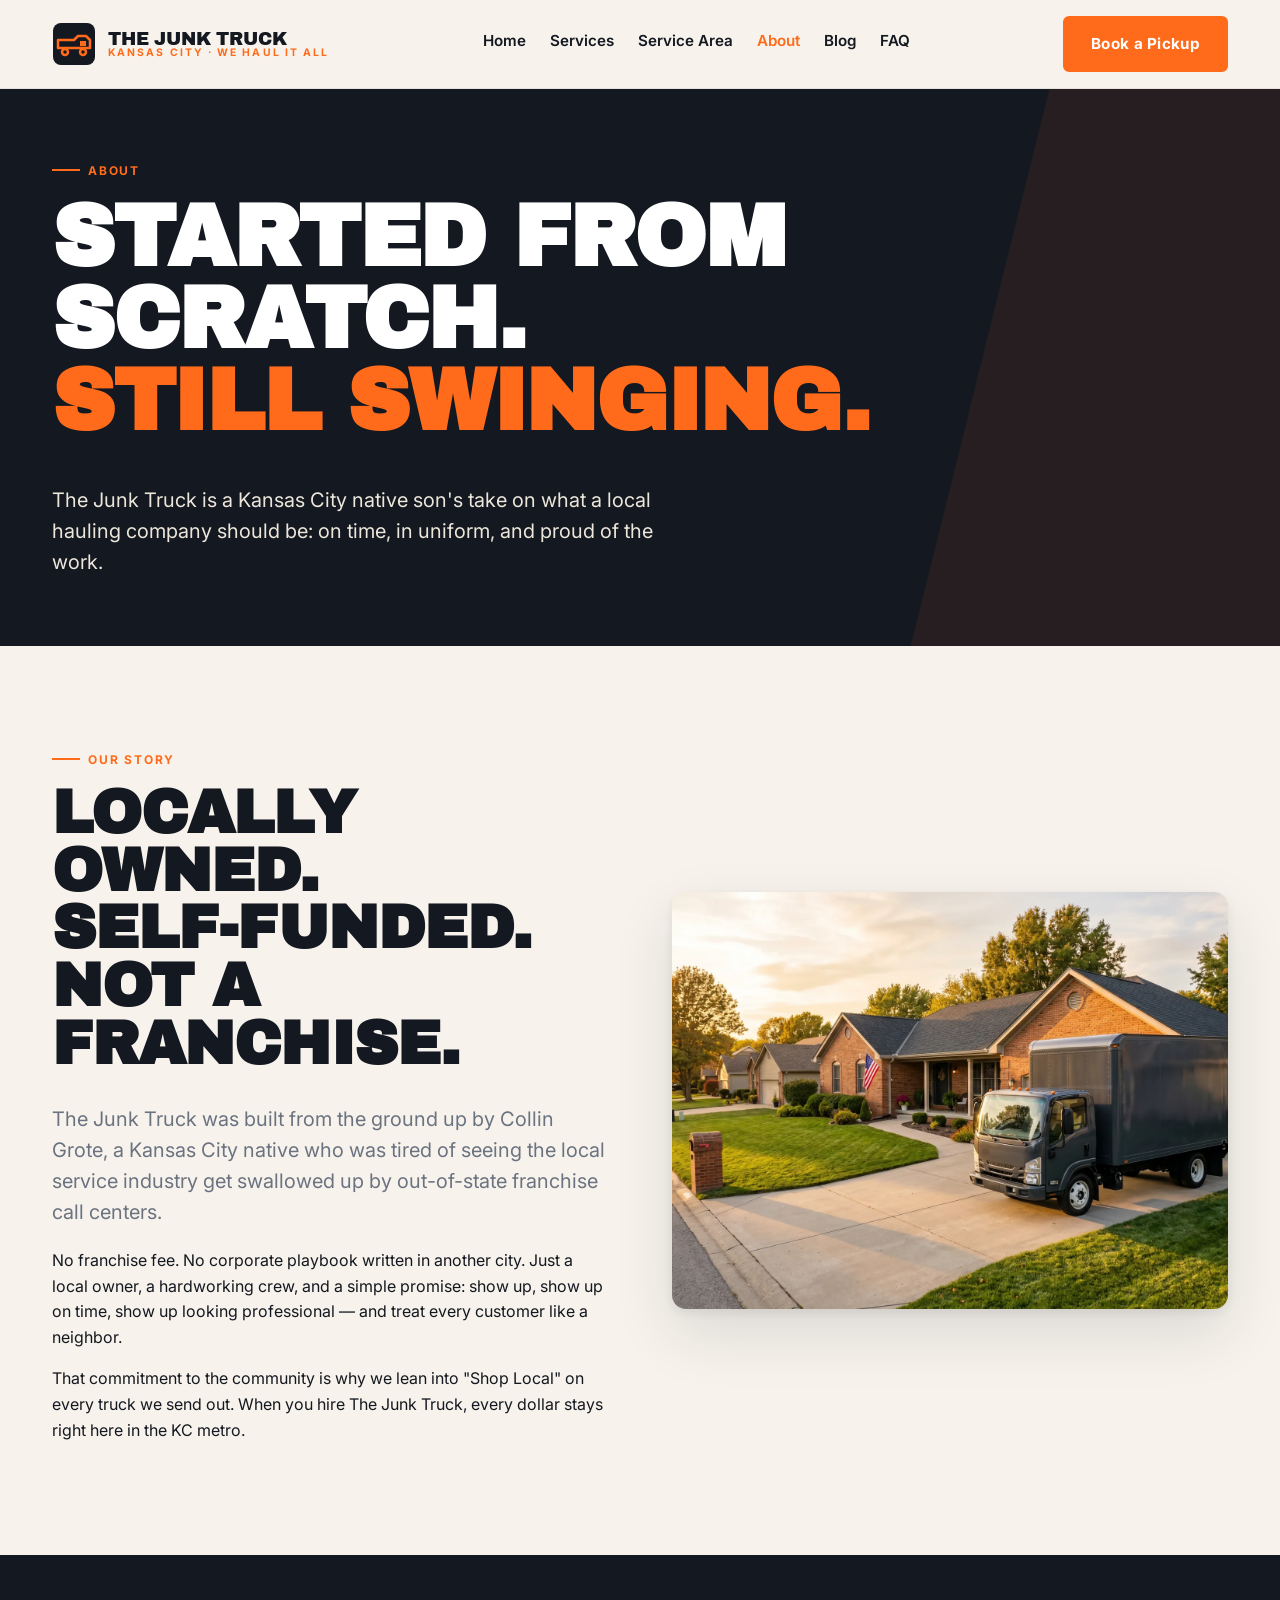
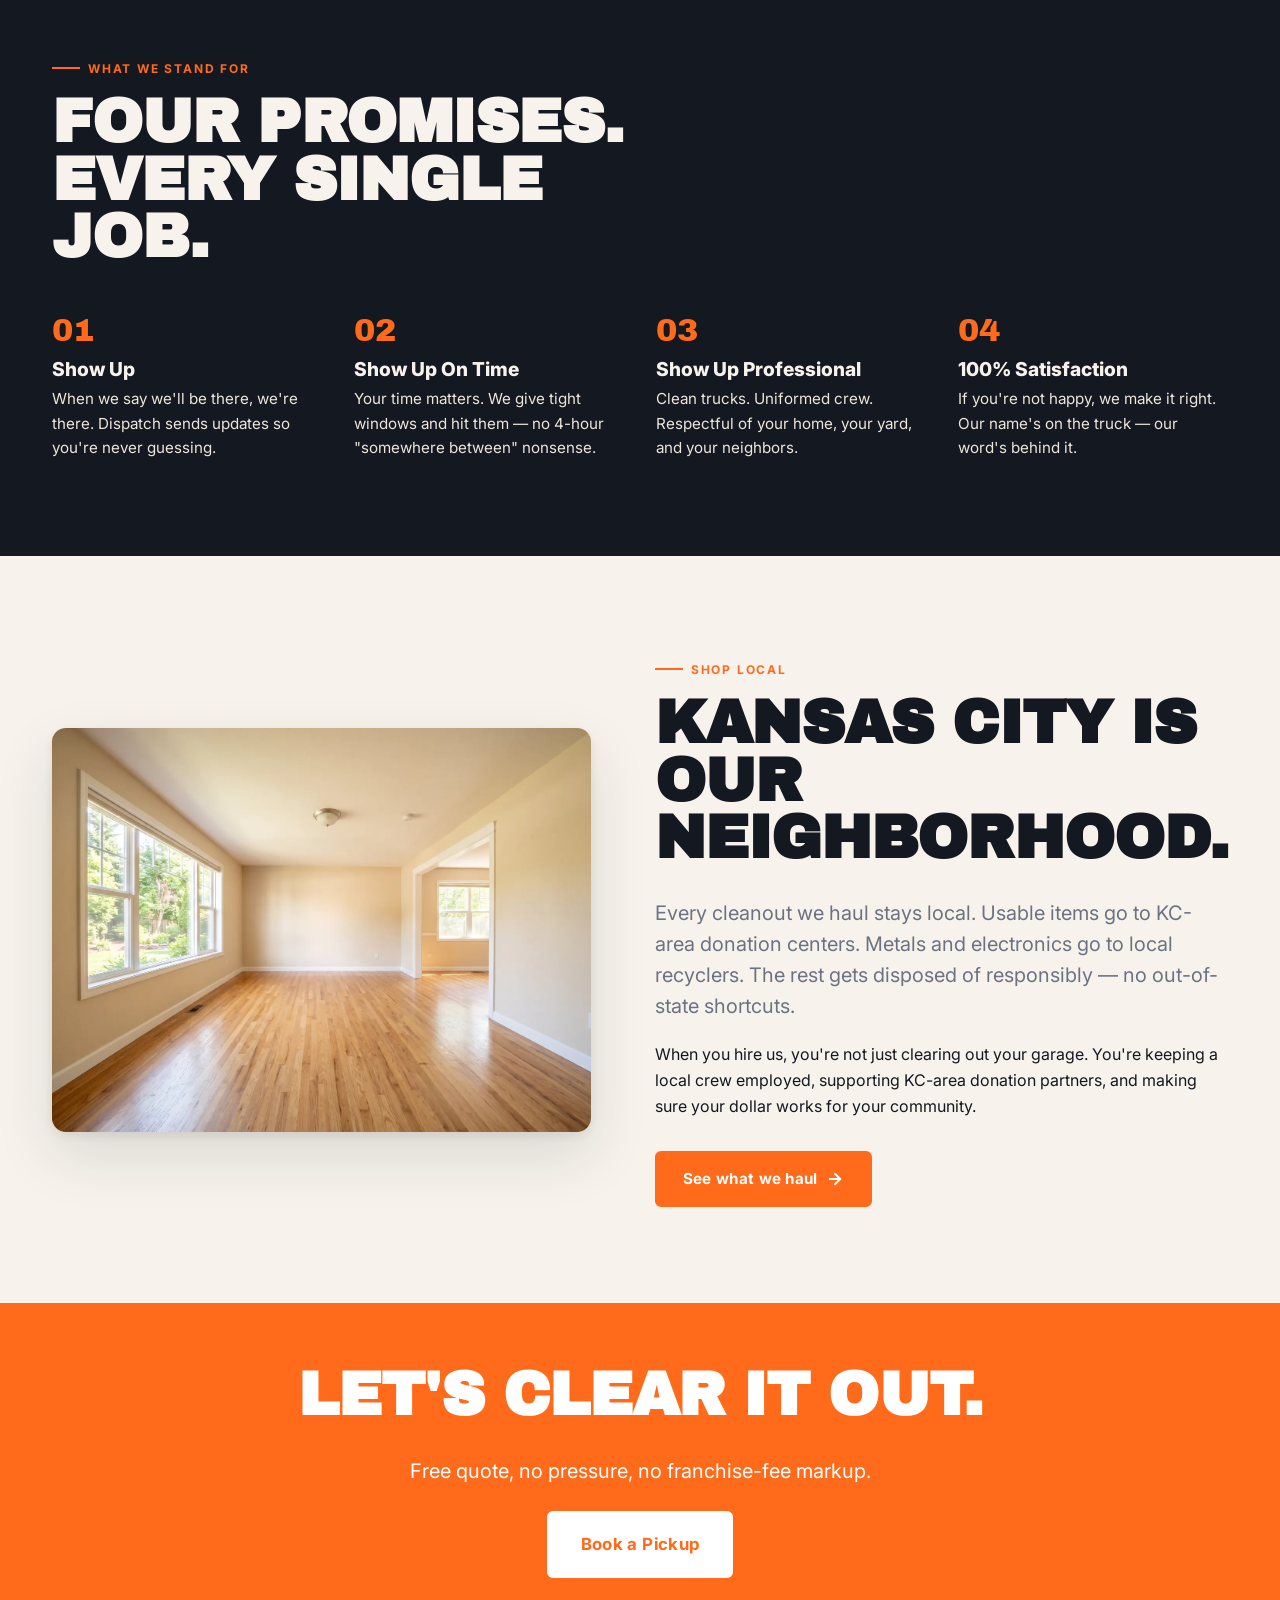
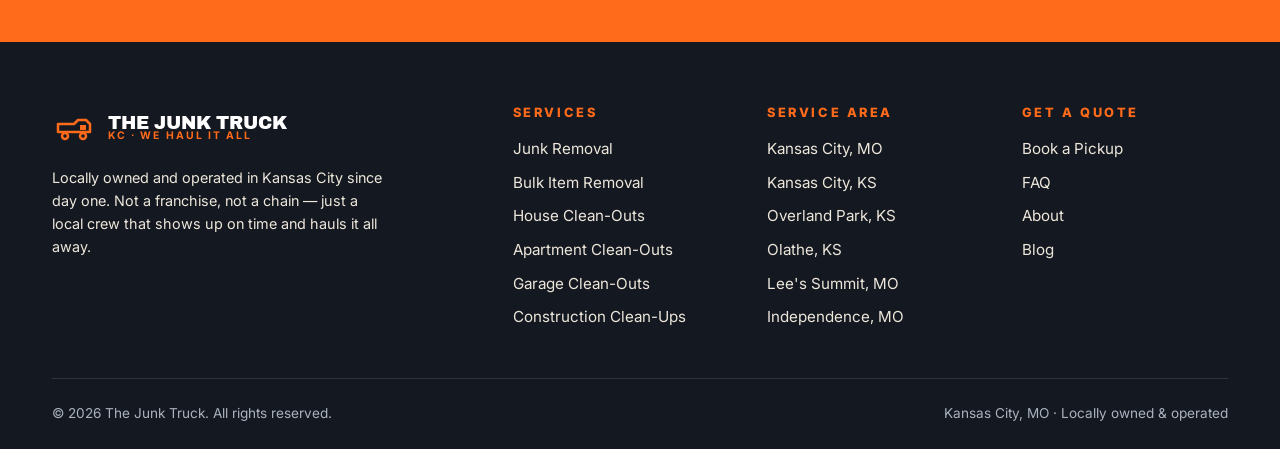
==== about.html @ 3a97ee3a "Initial commit — The Junk Truck KC site (7 pages + blog)" ====
<!DOCTYPE html>
<html lang="en">
<head>
  <meta charset="UTF-8">
  <meta name="viewport" content="width=device-width, initial-scale=1.0">
  <title>About The Junk Truck | Locally Owned KC Junk Removal</title>
  <meta name="description" content="Meet Collin Grote, owner of The Junk Truck — a Kansas City native who built a locally-owned, self-funded junk removal company from the ground up.">
  <link rel="canonical" href="https://kinggavint.github.io/junk-truck-proof/about.html">

  <!-- Open Graph -->
  <meta property="og:title" content="About The Junk Truck | Locally Owned KC Junk Removal">
  <meta property="og:description" content="Meet Collin Grote, owner of The Junk Truck — a Kansas City native who built a locally-owned, self-funded junk removal company from the ground up.">
  <meta property="og:type" content="website">
  <meta property="og:url" content="https://kinggavint.github.io/junk-truck-proof/about.html">
  <meta property="og:image" content="https://kinggavint.github.io/junk-truck-proof/assets/images/hero-truck.webp">
  <meta property="og:locale" content="en_US">

  <!-- Twitter -->
  <meta name="twitter:card" content="summary_large_image">
  <meta name="twitter:title" content="About The Junk Truck | Locally Owned KC Junk Removal">
  <meta name="twitter:description" content="Meet Collin Grote, owner of The Junk Truck — a Kansas City native who built a locally-owned, self-funded junk removal company from the ground up.">

  <!-- Fonts -->
  <link rel="preconnect" href="https://fonts.googleapis.com">
  <link rel="preconnect" href="https://fonts.gstatic.com" crossorigin>
  <link href="https://fonts.googleapis.com/css2?family=Archivo+Black&family=Inter:wght@400;500;600;700;800&family=JetBrains+Mono:wght@400;600&display=swap" rel="stylesheet">

  <!-- Styles -->
  <link rel="stylesheet" href="css/styles.css">

  <!-- Favicon -->
  <link rel="icon" type="image/svg+xml" href="data:image/svg+xml,%3Csvg xmlns='http://www.w3.org/2000/svg' viewBox='0 0 44 44'%3E%3Crect x='1' y='1' width='42' height='42' rx='8' fill='%23141820'/%3E%3Cpath d='M6 26 L6 18 L22 18 L26 14 L34 14 L38 18 L38 26 Z' fill='none' stroke='%23ff6b1a' stroke-width='2.5' stroke-linejoin='round'/%3E%3Ccircle cx='13' cy='30' r='3' fill='none' stroke='%23ff6b1a' stroke-width='2.5'/%3E%3Ccircle cx='31' cy='30' r='3' fill='none' stroke='%23ff6b1a' stroke-width='2.5'/%3E%3Crect x='28' y='19' width='6' height='5' fill='%23ff6b1a'/%3E%3C/svg%3E">
  <meta name="theme-color" content="#141820">

  
</head>
<body>
<a href="#main" class="skip-link">Skip to main content</a>
<header class="site-header">
  <div class="container">
    <div class="nav">
      <a href="index.html" class="brand" aria-label="The Junk Truck home">
        <svg viewBox="0 0 44 44" aria-label="The Junk Truck" role="img" xmlns="http://www.w3.org/2000/svg">
  <rect x="1" y="1" width="42" height="42" rx="8" fill="#141820"/>
  <path d="M6 26 L6 18 L22 18 L26 14 L34 14 L38 18 L38 26 Z" fill="none" stroke="#ff6b1a" stroke-width="2.5" stroke-linejoin="round"/>
  <circle cx="13" cy="30" r="3" fill="none" stroke="#ff6b1a" stroke-width="2.5"/>
  <circle cx="31" cy="30" r="3" fill="none" stroke="#ff6b1a" stroke-width="2.5"/>
  <rect x="28" y="19" width="6" height="5" fill="#ff6b1a"/>
</svg>
        <span class="brand-text">The Junk Truck<small>Kansas City · We Haul It All</small></span>
      </a>
      <nav aria-label="Primary">
        <ul class="nav-links">
          <li><a href="index.html" class="">Home</a></li>
<li><a href="services.html" class="">Services</a></li>
<li><a href="locations.html" class="">Service Area</a></li>
<li><a href="about.html" class="active">About</a></li>
<li><a href="blog.html" class="">Blog</a></li>
<li><a href="faq.html" class="">FAQ</a></li>

        </ul>
      </nav>
      <div class="nav-cta">
        <a href="book.html" class="btn btn-primary">Book a Pickup</a>
      </div>
      <button class="nav-toggle" aria-expanded="false" aria-controls="mobile-menu" aria-label="Toggle menu">
        <span></span><span></span><span></span>
      </button>
    </div>
  </div>
  <div id="mobile-menu" class="mobile-menu" role="navigation" aria-label="Mobile">
    <ul>
      <li><a href="index.html">Home</a></li>
<li><a href="services.html">Services</a></li>
<li><a href="locations.html">Service Area</a></li>
<li><a href="about.html">About</a></li>
<li><a href="blog.html">Blog</a></li>
<li><a href="faq.html">FAQ</a></li>

      <li><a href="book.html" class="btn btn-primary">Book a Pickup</a></li>
    </ul>
  </div>
</header>

<main id="main">

<section class="page-hero">
  <div class="container">
    <span class="eyebrow">About</span>
    <h1>Started from scratch.<br><span style="color: var(--orange);">Still swinging.</span></h1>
    <p class="lead">The Junk Truck is a Kansas City native son's take on what a local hauling company should be: on time, in uniform, and proud of the work.</p>
  </div>
</section>

<section class="section">
  <div class="container">
    <div class="split">
      <div>
        <span class="eyebrow">Our Story</span>
        <h2>Locally owned.<br>Self-funded.<br>Not a franchise.</h2>
        <p class="lead text-muted">The Junk Truck was built from the ground up by Collin Grote, a Kansas City native who was tired of seeing the local service industry get swallowed up by out-of-state franchise call centers.</p>
        <p>No franchise fee. No corporate playbook written in another city. Just a local owner, a hardworking crew, and a simple promise: show up, show up on time, show up looking professional — and treat every customer like a neighbor.</p>
        <p>That commitment to the community is why we lean into "Shop Local" on every truck we send out. When you hire The Junk Truck, every dollar stays right here in the KC metro.</p>
      </div>
      <div class="img-wrap">
        <img src="assets/images/hero-truck.webp" alt="A clean Junk Truck parked in a Kansas City residential driveway at golden hour" loading="lazy">
      </div>
    </div>
  </div>
</section>

<section class="section section-dark">
  <div class="container">
    <span class="eyebrow">What We Stand For</span>
    <h2 style="max-width: 16ch;">Four promises.<br>Every single job.</h2>
    <div class="feature-row" style="margin-top: var(--s-7);">
      <div class="feature">
        <span class="num">01</span>
        <h3>Show Up</h3>
        <p>When we say we'll be there, we're there. Dispatch sends updates so you're never guessing.</p>
      </div>
      <div class="feature">
        <span class="num">02</span>
        <h3>Show Up On Time</h3>
        <p>Your time matters. We give tight windows and hit them — no 4-hour "somewhere between" nonsense.</p>
      </div>
      <div class="feature">
        <span class="num">03</span>
        <h3>Show Up Professional</h3>
        <p>Clean trucks. Uniformed crew. Respectful of your home, your yard, and your neighbors.</p>
      </div>
      <div class="feature">
        <span class="num">04</span>
        <h3>100% Satisfaction</h3>
        <p>If you're not happy, we make it right. Our name's on the truck — our word's behind it.</p>
      </div>
    </div>
  </div>
</section>

<section class="section">
  <div class="container">
    <div class="split reverse">
      <div>
        <span class="eyebrow">Shop Local</span>
        <h2>Kansas City is our neighborhood.</h2>
        <p class="lead text-muted">Every cleanout we haul stays local. Usable items go to KC-area donation centers. Metals and electronics go to local recyclers. The rest gets disposed of responsibly — no out-of-state shortcuts.</p>
        <p>When you hire us, you're not just clearing out your garage. You're keeping a local crew employed, supporting KC-area donation partners, and making sure your dollar works for your community.</p>
        <a href="services.html" class="btn btn-primary" style="margin-top: var(--s-4);">See what we haul <svg viewBox="0 0 24 24" fill="none" stroke="currentColor" stroke-width="2.5" stroke-linecap="round" stroke-linejoin="round"><line x1="5" y1="12" x2="19" y2="12"/><polyline points="12 5 19 12 12 19"/></svg></a>
      </div>
      <div class="img-wrap">
        <img src="assets/images/clean-interior.webp" alt="A clean, empty home interior with natural light — after a Junk Truck house clean-out" loading="lazy">
      </div>
    </div>
  </div>
</section>

<section class="cta-band">
  <div class="container">
    <h2>Let's clear it out.</h2>
    <p class="lead" style="color:#fff; margin: 0 auto var(--s-5); max-width: 540px;">Free quote, no pressure, no franchise-fee markup.</p>
    <a href="book.html" class="btn btn-lg">Book a Pickup</a>
  </div>
</section>

</main>
<footer class="site-footer">
  <div class="container">
    <div class="footer-grid">
      <div class="footer-brand">
        <div class="brand">
          <svg viewBox="0 0 44 44" aria-label="The Junk Truck" role="img" xmlns="http://www.w3.org/2000/svg">
  <rect x="1" y="1" width="42" height="42" rx="8" fill="#141820"/>
  <path d="M6 26 L6 18 L22 18 L26 14 L34 14 L38 18 L38 26 Z" fill="none" stroke="#ff6b1a" stroke-width="2.5" stroke-linejoin="round"/>
  <circle cx="13" cy="30" r="3" fill="none" stroke="#ff6b1a" stroke-width="2.5"/>
  <circle cx="31" cy="30" r="3" fill="none" stroke="#ff6b1a" stroke-width="2.5"/>
  <rect x="28" y="19" width="6" height="5" fill="#ff6b1a"/>
</svg>
          <span class="brand-text">The Junk Truck<small>KC · We Haul It All</small></span>
        </div>
        <p>Locally owned and operated in Kansas City since day one. Not a franchise, not a chain — just a local crew that shows up on time and hauls it all away.</p>
      </div>
      <div>
        <h4>Services</h4>
        <ul><li><a href="services.html#junk-removal">Junk Removal</a></li>
<li><a href="services.html#bulk-item-removal">Bulk Item Removal</a></li>
<li><a href="services.html#house-clean-outs">House Clean-Outs</a></li>
<li><a href="services.html#apartment-clean-outs">Apartment Clean-Outs</a></li>
<li><a href="services.html#garage-clean-outs">Garage Clean-Outs</a></li>
<li><a href="services.html#construction-clean-ups">Construction Clean-Ups</a></li>
</ul>
      </div>
      <div>
        <h4>Service Area</h4>
        <ul><li><a href="locations.html">Kansas City, MO</a></li>
<li><a href="locations.html">Kansas City, KS</a></li>
<li><a href="locations.html">Overland Park, KS</a></li>
<li><a href="locations.html">Olathe, KS</a></li>
<li><a href="locations.html">Lee's Summit, MO</a></li>
<li><a href="locations.html">Independence, MO</a></li>
</ul>
      </div>
      <div>
        <h4>Get a Quote</h4>
        <ul>
          <li><a href="book.html">Book a Pickup</a></li>
          <li><a href="faq.html">FAQ</a></li>
          <li><a href="about.html">About</a></li>
          <li><a href="blog.html">Blog</a></li>
        </ul>
      </div>
    </div>
    <div class="copyright">
      <div>© 2026 The Junk Truck. All rights reserved.</div>
      <div>Kansas City, MO · Locally owned &amp; operated</div>
    </div>
  </div>
</footer>
<script src="js/main.js" defer></script>
</body></html>
---- css/styles.css ----
/* ============================================================
   THE JUNK TRUCK — Kansas City, MO
   Design System
   Palette: Deep Charcoal + Safety Orange + Off-white
============================================================ */

:root {
  /* Colors */
  --ink: #141820;            /* near-black charcoal */
  --ink-2: #1e242e;
  --navy: #0f1f3d;
  --cream: #f7f3ec;          /* off-white paper */
  --bone: #ede7db;
  --rule: #2a3140;
  --orange: #ff6b1a;         /* safety-orange accent */
  --orange-2: #ff8a3d;
  --orange-deep: #d14d08;
  --yellow: #ffc53a;         /* high-vis accent */
  --green: #0f7a4b;
  --muted: #6b7380;
  --muted-light: #aab2bf;

  /* Type */
  --sans: "Inter", -apple-system, BlinkMacSystemFont, "Segoe UI", Roboto, sans-serif;
  --display: "Archivo Black", "Anton", "Arial Black", system-ui, sans-serif;
  --mono: "JetBrains Mono", ui-monospace, monospace;

  /* Sizes — fluid type */
  --h1: clamp(2.5rem, 5.5vw + 1rem, 6.25rem);
  --h2: clamp(2rem, 3.5vw + 1rem, 4rem);
  --h3: clamp(1.35rem, 1.6vw + 1rem, 2rem);
  --h4: clamp(1.1rem, 0.7vw + 0.9rem, 1.3rem);
  --lead: clamp(1.05rem, 0.5vw + 0.9rem, 1.25rem);
  --body: 1rem;
  --small: 0.875rem;

  /* Space scale */
  --s-1: 0.25rem;
  --s-2: 0.5rem;
  --s-3: 0.75rem;
  --s-4: 1rem;
  --s-5: 1.5rem;
  --s-6: 2rem;
  --s-7: 3rem;
  --s-8: 4rem;
  --s-9: 6rem;
  --s-10: 8rem;

  /* Layout */
  --content-max: 1240px;
  --radius: 6px;
  --radius-lg: 14px;
  --shadow-sm: 0 1px 2px rgba(20, 24, 32, 0.06), 0 1px 3px rgba(20, 24, 32, 0.08);
  --shadow: 0 4px 20px rgba(20, 24, 32, 0.08), 0 1px 3px rgba(20, 24, 32, 0.05);
  --shadow-lg: 0 24px 60px rgba(20, 24, 32, 0.12), 0 4px 12px rgba(20, 24, 32, 0.08);

  /* Motion */
  --ease: cubic-bezier(.2, .7, .2, 1);
  --t-fast: 140ms;
  --t: 240ms;
  --t-slow: 420ms;
}

/* ------------------------------ Base ------------------------------ */

* { box-sizing: border-box; }
html { -webkit-text-size-adjust: 100%; scroll-behavior: smooth; }
body {
  margin: 0;
  font-family: var(--sans);
  font-size: var(--body);
  line-height: 1.6;
  color: var(--ink);
  background: var(--cream);
  -webkit-font-smoothing: antialiased;
  text-rendering: optimizeLegibility;
}

img, svg { display: block; max-width: 100%; height: auto; }
a { color: var(--ink); text-decoration: none; transition: color var(--t-fast) var(--ease); }
a:hover { color: var(--orange); }

h1, h2, h3, h4 {
  font-family: var(--display);
  font-weight: 900;
  line-height: 0.95;
  letter-spacing: -0.015em;
  text-transform: uppercase;
  margin: 0 0 0.5em;
}
h1 { font-size: var(--h1); }
h2 { font-size: var(--h2); }
h3 { font-size: var(--h3); line-height: 1.05; }
h4 { font-size: var(--h4); line-height: 1.15; text-transform: none; letter-spacing: 0; font-family: var(--sans); font-weight: 800; }

p { margin: 0 0 1em; max-width: 68ch; }
p.lead { font-size: var(--lead); line-height: 1.55; }

ul, ol { margin: 0 0 1em; padding-left: 1.25rem; }
li { margin-bottom: 0.4em; }

strong { font-weight: 700; }
em { font-style: italic; }

::selection { background: var(--orange); color: #fff; }

/* ------------------------------ Utilities ------------------------------ */
.container {
  max-width: var(--content-max);
  margin: 0 auto;
  padding: 0 var(--s-5);
}
@media (min-width: 768px) { .container { padding: 0 var(--s-6); } }

.section { padding: var(--s-9) 0; }
.section-sm { padding: var(--s-7) 0; }
.section-dark { background: var(--ink); color: var(--cream); }
.section-dark h1, .section-dark h2, .section-dark h3 { color: var(--cream); }
.section-dark a { color: var(--cream); }
.section-dark a:hover { color: var(--orange-2); }

.eyebrow {
  display: inline-flex;
  align-items: center;
  gap: var(--s-2);
  font-family: var(--sans);
  font-weight: 700;
  font-size: 0.75rem;
  letter-spacing: 0.15em;
  text-transform: uppercase;
  color: var(--orange);
  margin-bottom: var(--s-4);
}
.eyebrow::before {
  content: "";
  width: 28px; height: 2px;
  background: var(--orange);
}

.accent { color: var(--orange); }
.text-muted { color: var(--muted); }
.text-center { text-align: center; }
.max-measure { max-width: 62ch; }
.max-measure-lg { max-width: 74ch; }

.grid { display: grid; gap: var(--s-5); }
.grid-2 { grid-template-columns: 1fr; }
.grid-3 { grid-template-columns: 1fr; }
.grid-4 { grid-template-columns: 1fr 1fr; }
@media (min-width: 768px) {
  .grid-2 { grid-template-columns: 1fr 1fr; gap: var(--s-6); }
  .grid-3 { grid-template-columns: 1fr 1fr 1fr; gap: var(--s-6); }
  .grid-4 { grid-template-columns: 1fr 1fr 1fr 1fr; gap: var(--s-5); }
}

/* ------------------------------ Buttons ------------------------------ */
.btn {
  display: inline-flex;
  align-items: center;
  gap: var(--s-2);
  font-family: var(--sans);
  font-weight: 700;
  font-size: 0.95rem;
  letter-spacing: 0.02em;
  padding: 14px 26px;
  border: 2px solid var(--ink);
  border-radius: var(--radius);
  background: var(--ink);
  color: var(--cream);
  cursor: pointer;
  white-space: nowrap;
  text-decoration: none;
  transition: transform var(--t-fast) var(--ease), box-shadow var(--t) var(--ease), background var(--t-fast) var(--ease);
}
.btn svg { width: 18px; height: 18px; flex-shrink: 0; }
.btn:hover { transform: translateY(-2px); box-shadow: var(--shadow-lg); color: var(--cream); background: var(--ink-2); }
.btn-primary {
  background: var(--orange);
  border-color: var(--orange);
  color: #fff;
}
.btn-primary:hover { background: var(--orange-deep); border-color: var(--orange-deep); color: #fff; }
.btn-outline {
  background: transparent;
  color: var(--ink);
}
.btn-outline:hover { background: var(--ink); color: var(--cream); }
.section-dark .btn-outline { color: var(--cream); border-color: var(--cream); }
.section-dark .btn-outline:hover { background: var(--cream); color: var(--ink); }
.btn-lg { padding: 18px 32px; font-size: 1.05rem; }

.btn-group { display: flex; flex-wrap: wrap; gap: var(--s-3); }

/* ------------------------------ Nav ------------------------------ */
.site-header {
  position: sticky; top: 0; z-index: 50;
  background: var(--cream);
  border-bottom: 1px solid rgba(20, 24, 32, 0.08);
  backdrop-filter: saturate(180%) blur(8px);
}
.nav {
  display: flex;
  align-items: center;
  justify-content: space-between;
  padding: var(--s-4) 0;
  gap: var(--s-5);
}
.brand { display: flex; align-items: center; gap: var(--s-3); }
.brand svg { width: 44px; height: 44px; }
.brand-text {
  font-family: var(--display);
  font-size: 1.15rem;
  line-height: 0.9;
  letter-spacing: -0.01em;
  text-transform: uppercase;
  color: var(--ink);
}
.brand-text small { display: block; font-family: var(--sans); font-size: 0.65rem; letter-spacing: 0.2em; color: var(--orange); font-weight: 700; }

.nav-links {
  display: none;
  gap: var(--s-5);
  align-items: center;
  list-style: none;
  padding: 0; margin: 0;
}
.nav-links a {
  font-weight: 600;
  font-size: 0.95rem;
  color: var(--ink);
}
.nav-links a.active { color: var(--orange); }
.nav-cta { display: none; }

@media (min-width: 960px) {
  .nav-links, .nav-cta { display: flex; }
}

.nav-toggle {
  display: flex;
  flex-direction: column; gap: 4px;
  width: 36px; height: 36px;
  justify-content: center; align-items: center;
  background: transparent; border: 0;
  cursor: pointer;
}
.nav-toggle span { width: 22px; height: 2px; background: var(--ink); transition: transform var(--t) var(--ease), opacity var(--t) var(--ease); }
.nav-toggle[aria-expanded="true"] span:nth-child(1) { transform: translateY(6px) rotate(45deg); }
.nav-toggle[aria-expanded="true"] span:nth-child(2) { opacity: 0; }
.nav-toggle[aria-expanded="true"] span:nth-child(3) { transform: translateY(-6px) rotate(-45deg); }
@media (min-width: 960px) { .nav-toggle { display: none; } }

.mobile-menu {
  display: none;
  background: var(--cream);
  border-bottom: 1px solid rgba(20,24,32,0.08);
}
.mobile-menu.open { display: block; }
.mobile-menu ul {
  list-style: none; padding: var(--s-4) var(--s-5); margin: 0;
  display: flex; flex-direction: column; gap: var(--s-3);
}
.mobile-menu a {
  display: block; padding: var(--s-2) 0;
  font-weight: 600; font-size: 1.05rem;
}
.mobile-menu .btn { margin-top: var(--s-3); width: 100%; justify-content: center; }

/* ------------------------------ Hero ------------------------------ */
.hero {
  position: relative;
  overflow: hidden;
  background: var(--ink);
  color: var(--cream);
  padding: var(--s-8) 0 var(--s-9);
}
.hero::before {
  content: "";
  position: absolute; inset: 0;
  background: linear-gradient(135deg, rgba(20,24,32,0.92) 0%, rgba(20,24,32,0.55) 60%, rgba(20,24,32,0.35) 100%),
              url("../assets/images/hero-truck.webp") center/cover no-repeat;
  z-index: 0;
}
.hero > * { position: relative; z-index: 1; }
.hero .container { position: relative; z-index: 1; }
.hero-inner { max-width: 880px; padding: var(--s-7) 0; }
.hero h1 {
  color: #fff;
  font-size: clamp(3rem, 8vw, 7rem);
}
.hero h1 .stroke {
  -webkit-text-stroke: 2px var(--cream);
  color: transparent;
}
.hero h1 .accent-word {
  color: var(--orange);
  font-style: italic;
}
.hero .lead {
  color: var(--cream);
  max-width: 620px;
  margin-bottom: var(--s-6);
  font-size: var(--lead);
}
.hero .btn-group { margin-top: var(--s-5); }
.hero-meta {
  display: flex; flex-wrap: wrap; gap: var(--s-6);
  margin-top: var(--s-7);
  padding-top: var(--s-5);
  border-top: 1px solid rgba(247,243,236,0.15);
  color: var(--cream);
}
.hero-meta .item {
  display: flex; align-items: center; gap: var(--s-2);
  font-weight: 700; font-size: 0.9rem;
  letter-spacing: 0.05em;
  text-transform: uppercase;
}
.hero-meta .item svg { width: 20px; height: 20px; color: var(--orange); flex-shrink: 0; }

/* ------------------------------ Page hero (non-home) ------------------------------ */
.page-hero {
  background: var(--ink);
  color: var(--cream);
  padding: var(--s-8) 0 var(--s-7);
  position: relative;
  overflow: hidden;
}
.page-hero::after {
  content: "";
  position: absolute;
  top: 0; right: -100px;
  width: 400px; height: 100%;
  background: var(--orange);
  transform: skew(-14deg);
  opacity: 0.08;
  z-index: 0;
}
.page-hero > * { position: relative; z-index: 1; }
.page-hero h1 { color: #fff; max-width: 16ch; }
.page-hero .lead { color: var(--bone); max-width: 640px; }

/* ------------------------------ Cards ------------------------------ */
.card {
  background: #fff;
  border: 1px solid rgba(20,24,32,0.08);
  border-radius: var(--radius-lg);
  padding: var(--s-5);
  transition: transform var(--t) var(--ease), box-shadow var(--t) var(--ease), border-color var(--t) var(--ease);
}
.card:hover { transform: translateY(-4px); box-shadow: var(--shadow-lg); border-color: var(--orange); }

.service-card {
  display: block;
  position: relative;
  padding: var(--s-6);
  background: #fff;
  border: 1px solid rgba(20,24,32,0.1);
  border-radius: var(--radius-lg);
  color: var(--ink);
  transition: transform var(--t) var(--ease), box-shadow var(--t) var(--ease), background var(--t) var(--ease);
}
.service-card:hover {
  transform: translateY(-4px);
  box-shadow: var(--shadow-lg);
  color: var(--ink);
  background: var(--ink);
  color: var(--cream);
}
.service-card:hover h3, .service-card:hover p { color: var(--cream); }
.service-card:hover .service-icon { background: var(--orange); color: #fff; }
.service-card h3 { font-size: 1.35rem; line-height: 1.05; }
.service-card p { font-size: 0.95rem; color: var(--muted); margin-bottom: 0; }
.service-card .service-icon {
  display: inline-flex; align-items: center; justify-content: center;
  width: 52px; height: 52px;
  background: var(--bone);
  color: var(--ink);
  border-radius: var(--radius);
  margin-bottom: var(--s-4);
  transition: background var(--t) var(--ease), color var(--t) var(--ease);
}
.service-card .service-icon svg { width: 26px; height: 26px; }
.service-card .arrow {
  position: absolute; top: var(--s-5); right: var(--s-5);
  opacity: 0; transform: translateX(-6px);
  transition: opacity var(--t) var(--ease), transform var(--t) var(--ease);
  color: var(--orange);
}
.service-card:hover .arrow { opacity: 1; transform: translateX(0); }

/* ------------------------------ Why Choose strip ------------------------------ */
.feature-row {
  display: grid;
  grid-template-columns: 1fr;
  gap: var(--s-5);
}
@media (min-width: 768px) { .feature-row { grid-template-columns: repeat(4, 1fr); gap: var(--s-6); } }
.feature {
  text-align: left;
}
.section section-dark .feature .num { color: var(--orange-2); }
.feature .num {
  display: block;
  font-family: var(--display);
  font-size: 2rem;
  color: var(--orange);
  margin-bottom: var(--s-3);
  line-height: 1;
}
.feature h3 { font-size: 1.2rem; text-transform: none; letter-spacing: 0; font-family: var(--sans); font-weight: 800; margin-bottom: var(--s-2); }
.feature p { font-size: 0.95rem; color: var(--muted); margin: 0; }
.section-dark .feature h3 { color: var(--cream); }
.section-dark .feature p { color: var(--bone); }

/* ------------------------------ Banner / CTA ------------------------------ */
.cta-band {
  background: var(--orange);
  color: #fff;
  padding: var(--s-8) 0;
  text-align: center;
}
.cta-band h2 { color: #fff; }
.cta-band .btn { background: #fff; color: var(--orange); border-color: #fff; }
.cta-band .btn:hover { background: var(--ink); color: #fff; border-color: var(--ink); }

/* ------------------------------ Footer ------------------------------ */
.site-footer {
  background: var(--ink);
  color: var(--bone);
  padding: var(--s-8) 0 var(--s-5);
}
.site-footer h4 {
  color: #fff;
  font-family: var(--sans);
  font-size: 0.8rem;
  letter-spacing: 0.2em;
  text-transform: uppercase;
  margin-bottom: var(--s-4);
  color: var(--orange);
}
.site-footer a { color: var(--bone); font-size: 0.95rem; }
.site-footer a:hover { color: var(--orange); }
.site-footer ul { list-style: none; padding: 0; }
.site-footer li { margin-bottom: var(--s-2); }
.footer-grid {
  display: grid;
  grid-template-columns: 1fr;
  gap: var(--s-6);
  padding-bottom: var(--s-6);
  border-bottom: 1px solid rgba(247,243,236,0.12);
}
@media (min-width: 768px) { .footer-grid { grid-template-columns: 2fr 1fr 1fr 1fr; gap: var(--s-7); } }
.footer-brand { max-width: 340px; }
.footer-brand .brand-text { color: #fff; }
.footer-brand .brand-text small { color: var(--orange); }
.footer-brand p { color: var(--bone); font-size: 0.9rem; margin-top: var(--s-4); }
.copyright {
  margin-top: var(--s-5);
  display: flex; flex-wrap: wrap; justify-content: space-between; gap: var(--s-3);
  font-size: 0.85rem;
  color: var(--muted-light);
}

/* ------------------------------ Service detail sections ------------------------------ */
.service-detail {
  padding: var(--s-8) 0;
  border-bottom: 1px solid rgba(20,24,32,0.08);
}
.service-detail:nth-child(even) { background: var(--bone); }
.service-detail-grid {
  display: grid; grid-template-columns: 1fr; gap: var(--s-6);
}
@media (min-width: 900px) { .service-detail-grid { grid-template-columns: 1.1fr 1fr; gap: var(--s-8); align-items: center; } }
.service-detail h2 { max-width: 14ch; }
.service-detail ul.check-list {
  list-style: none; padding: 0; margin: var(--s-4) 0;
}
.check-list, ul.check-list { list-style: none; padding: 0; }
.service-detail ul.check-list li, ul.check-list li {
  padding-left: 32px;
  position: relative;
  margin-bottom: var(--s-3);
  list-style: none;
}
.service-detail ul.check-list li::before, ul.check-list li::before {
  content: "";
  position: absolute;
  left: 0; top: 6px;
  width: 20px; height: 20px;
  background-color: var(--orange);
  border-radius: 50%;
  background-image: url("data:image/svg+xml,%3Csvg xmlns='http://www.w3.org/2000/svg' width='12' height='12' viewBox='0 0 24 24' fill='none' stroke='white' stroke-width='4' stroke-linecap='round' stroke-linejoin='round'%3E%3Cpolyline points='20 6 9 17 4 12'/%3E%3C/svg%3E");
  background-position: center; background-repeat: no-repeat;
}
.service-detail .img-wrap {
  border-radius: var(--radius-lg); overflow: hidden;
  box-shadow: var(--shadow-lg);
}
.service-detail .img-wrap img { width: 100%; height: 100%; object-fit: cover; }

/* ------------------------------ FAQ Accordion ------------------------------ */
.accordion { margin-top: var(--s-5); max-width: 860px; }
.accordion details {
  border-bottom: 1px solid rgba(20,24,32,0.12);
  padding: var(--s-5) 0;
  transition: background var(--t-fast) var(--ease);
}
.accordion details[open] { }
.accordion summary {
  display: flex;
  align-items: center; justify-content: space-between;
  gap: var(--s-4);
  cursor: pointer;
  list-style: none;
  font-family: var(--sans);
  font-weight: 800;
  font-size: 1.1rem;
  line-height: 1.3;
  color: var(--ink);
  transition: color var(--t-fast) var(--ease);
}
.accordion summary::-webkit-details-marker { display: none; }
.accordion summary:hover { color: var(--orange); }
.accordion summary::after {
  content: "+";
  font-family: var(--display);
  font-size: 2rem;
  line-height: 1;
  color: var(--orange);
  transition: transform var(--t) var(--ease);
  flex-shrink: 0;
  min-width: 24px;
  text-align: center;
}
.accordion details[open] summary::after { content: "–"; }
.accordion details > *:not(summary) { margin-top: var(--s-4); color: var(--muted); }
.accordion details > *:not(summary):last-child { margin-bottom: 0; }

/* ------------------------------ Blog ------------------------------ */
.blog-grid {
  display: grid;
  grid-template-columns: 1fr;
  gap: var(--s-6);
}
@media (min-width: 700px) { .blog-grid { grid-template-columns: 1fr 1fr; } }
@media (min-width: 1024px) { .blog-grid { grid-template-columns: 1fr 1fr 1fr; } }

.post-card {
  display: flex; flex-direction: column;
  background: #fff;
  border: 1px solid rgba(20,24,32,0.08);
  border-radius: var(--radius-lg);
  overflow: hidden;
  transition: transform var(--t) var(--ease), box-shadow var(--t) var(--ease);
}
.post-card:hover { transform: translateY(-4px); box-shadow: var(--shadow-lg); }
.post-card .thumb { aspect-ratio: 16/10; background: var(--bone); overflow: hidden; }
.post-card .thumb img { width: 100%; height: 100%; object-fit: cover; transition: transform var(--t-slow) var(--ease); }
.post-card:hover .thumb img { transform: scale(1.05); }
.post-card .body { padding: var(--s-5); flex: 1; display: flex; flex-direction: column; }
.post-card h3 { font-family: var(--sans); font-weight: 800; text-transform: none; letter-spacing: 0; font-size: 1.25rem; line-height: 1.2; margin-bottom: var(--s-3); }
.post-card .meta { font-size: 0.8rem; color: var(--muted); text-transform: uppercase; letter-spacing: 0.1em; margin-bottom: var(--s-2); }
.post-card p { font-size: 0.95rem; color: var(--muted); flex: 1; }
.post-card .read-more {
  font-weight: 700;
  color: var(--orange);
  margin-top: var(--s-3);
  display: inline-flex; align-items: center; gap: 6px;
}

/* Article content */
.article {
  max-width: 720px; margin: 0 auto;
  padding: var(--s-8) 0;
}
.article .meta { font-size: 0.85rem; color: var(--muted); text-transform: uppercase; letter-spacing: 0.1em; margin-bottom: var(--s-4); }
.article h1 { font-size: clamp(2rem, 4vw, 3.5rem); margin-bottom: var(--s-5); }
.article h2 { font-size: 1.8rem; margin-top: var(--s-7); }
.article h3 { font-size: 1.3rem; margin-top: var(--s-6); text-transform: none; letter-spacing: 0; font-family: var(--sans); }
.article p, .article li { font-size: 1.0625rem; line-height: 1.75; color: var(--ink-2); }
.article .hero-img { margin: 0 calc(var(--s-5) * -1) var(--s-6); border-radius: var(--radius-lg); overflow: hidden; }
@media (min-width: 900px) { .article .hero-img { margin-left: 0; margin-right: 0; } }
.article .hero-img img { width: 100%; aspect-ratio: 16/9; object-fit: cover; }

/* ------------------------------ Locations ------------------------------ */
.locations-grid {
  display: grid;
  grid-template-columns: repeat(auto-fill, minmax(260px, 1fr));
  gap: var(--s-4);
}
.location-card {
  padding: var(--s-5);
  border: 1px solid rgba(20,24,32,0.1);
  border-radius: var(--radius-lg);
  background: #fff;
  transition: transform var(--t) var(--ease), border-color var(--t) var(--ease);
}
.location-card:hover { border-color: var(--orange); transform: translateY(-2px); }
.location-card h3 { font-family: var(--sans); font-weight: 800; text-transform: none; letter-spacing: 0; font-size: 1.15rem; margin-bottom: var(--s-2); }
.location-card .state { font-size: 0.75rem; font-weight: 700; text-transform: uppercase; letter-spacing: 0.15em; color: var(--orange); margin-bottom: var(--s-2); }
.location-card p { font-size: 0.9rem; color: var(--muted); margin-bottom: var(--s-3); }
.location-card .zips { font-family: var(--mono); font-size: 0.8rem; color: var(--muted); }

.service-area-map {
  background: var(--ink);
  border-radius: var(--radius-lg);
  padding: var(--s-7) var(--s-5);
  text-align: center;
  color: var(--cream);
  position: relative;
  overflow: hidden;
}
.service-area-map svg { max-width: 100%; height: auto; margin: 0 auto; display: block; }

/* ------------------------------ Booking form ------------------------------ */
.booking-form {
  background: #fff;
  border: 1px solid rgba(20,24,32,0.1);
  border-radius: var(--radius-lg);
  padding: var(--s-6);
  max-width: 760px;
  margin: 0 auto;
  box-shadow: var(--shadow);
}
.form-row { display: grid; grid-template-columns: 1fr; gap: var(--s-4); margin-bottom: var(--s-4); }
@media (min-width: 600px) { .form-row.two { grid-template-columns: 1fr 1fr; } }
.field label {
  display: block;
  font-weight: 700;
  font-size: 0.85rem;
  text-transform: uppercase;
  letter-spacing: 0.08em;
  margin-bottom: var(--s-2);
  color: var(--ink);
}
.field label .req { color: var(--orange); }
.field input, .field select, .field textarea {
  width: 100%;
  padding: 12px 14px;
  font-family: var(--sans);
  font-size: 1rem;
  color: var(--ink);
  border: 1.5px solid rgba(20,24,32,0.15);
  border-radius: var(--radius);
  background: var(--cream);
  transition: border-color var(--t-fast) var(--ease);
}
.field input:focus, .field select:focus, .field textarea:focus {
  outline: none;
  border-color: var(--orange);
}
.field textarea { min-height: 120px; resize: vertical; }
.field .hint { font-size: 0.8rem; color: var(--muted); margin-top: var(--s-2); }
.field.upload {
  border: 2px dashed rgba(20,24,32,0.2);
  padding: var(--s-5);
  border-radius: var(--radius);
  background: var(--cream);
  text-align: center;
  color: var(--muted);
}
.field.upload svg { margin: 0 auto var(--s-2); width: 32px; height: 32px; color: var(--orange); }

/* ------------------------------ Split (two-column) ------------------------------ */
.split {
  display: grid;
  grid-template-columns: 1fr;
  gap: var(--s-6);
  align-items: center;
}
@media (min-width: 900px) { .split { grid-template-columns: 1fr 1fr; gap: var(--s-8); } }
.split.reverse > :first-child { order: 2; }
.split .img-wrap img { border-radius: var(--radius-lg); box-shadow: var(--shadow-lg); aspect-ratio: 4/3; object-fit: cover; }

/* ------------------------------ Misc ------------------------------ */
.divider {
  width: 60px; height: 4px;
  background: var(--orange);
  margin: var(--s-4) 0;
}
.pill {
  display: inline-block;
  padding: 6px 14px;
  background: rgba(255, 107, 26, 0.1);
  color: var(--orange);
  font-size: 0.8rem;
  font-weight: 700;
  letter-spacing: 0.08em;
  text-transform: uppercase;
  border-radius: 999px;
}
.badge-row { display: flex; flex-wrap: wrap; gap: var(--s-2); margin-bottom: var(--s-4); }
.badge-row .pill { background: var(--bone); color: var(--ink); }

/* Animation */
@keyframes fadeUp {
  from { opacity: 0; transform: translateY(20px); }
  to { opacity: 1; transform: translateY(0); }
}
.fade-up { animation: fadeUp 600ms var(--ease) both; }
.fade-up-delay-1 { animation: fadeUp 600ms var(--ease) 120ms both; }
.fade-up-delay-2 { animation: fadeUp 600ms var(--ease) 240ms both; }

@media (prefers-reduced-motion: reduce) {
  * { animation: none !important; transition: none !important; }
}

/* Skip link */
.skip-link {
  position: absolute;
  top: -100px; left: 0;
  background: var(--ink);
  color: var(--cream);
  padding: var(--s-3) var(--s-4);
  z-index: 100;
}
.skip-link:focus { top: 0; }
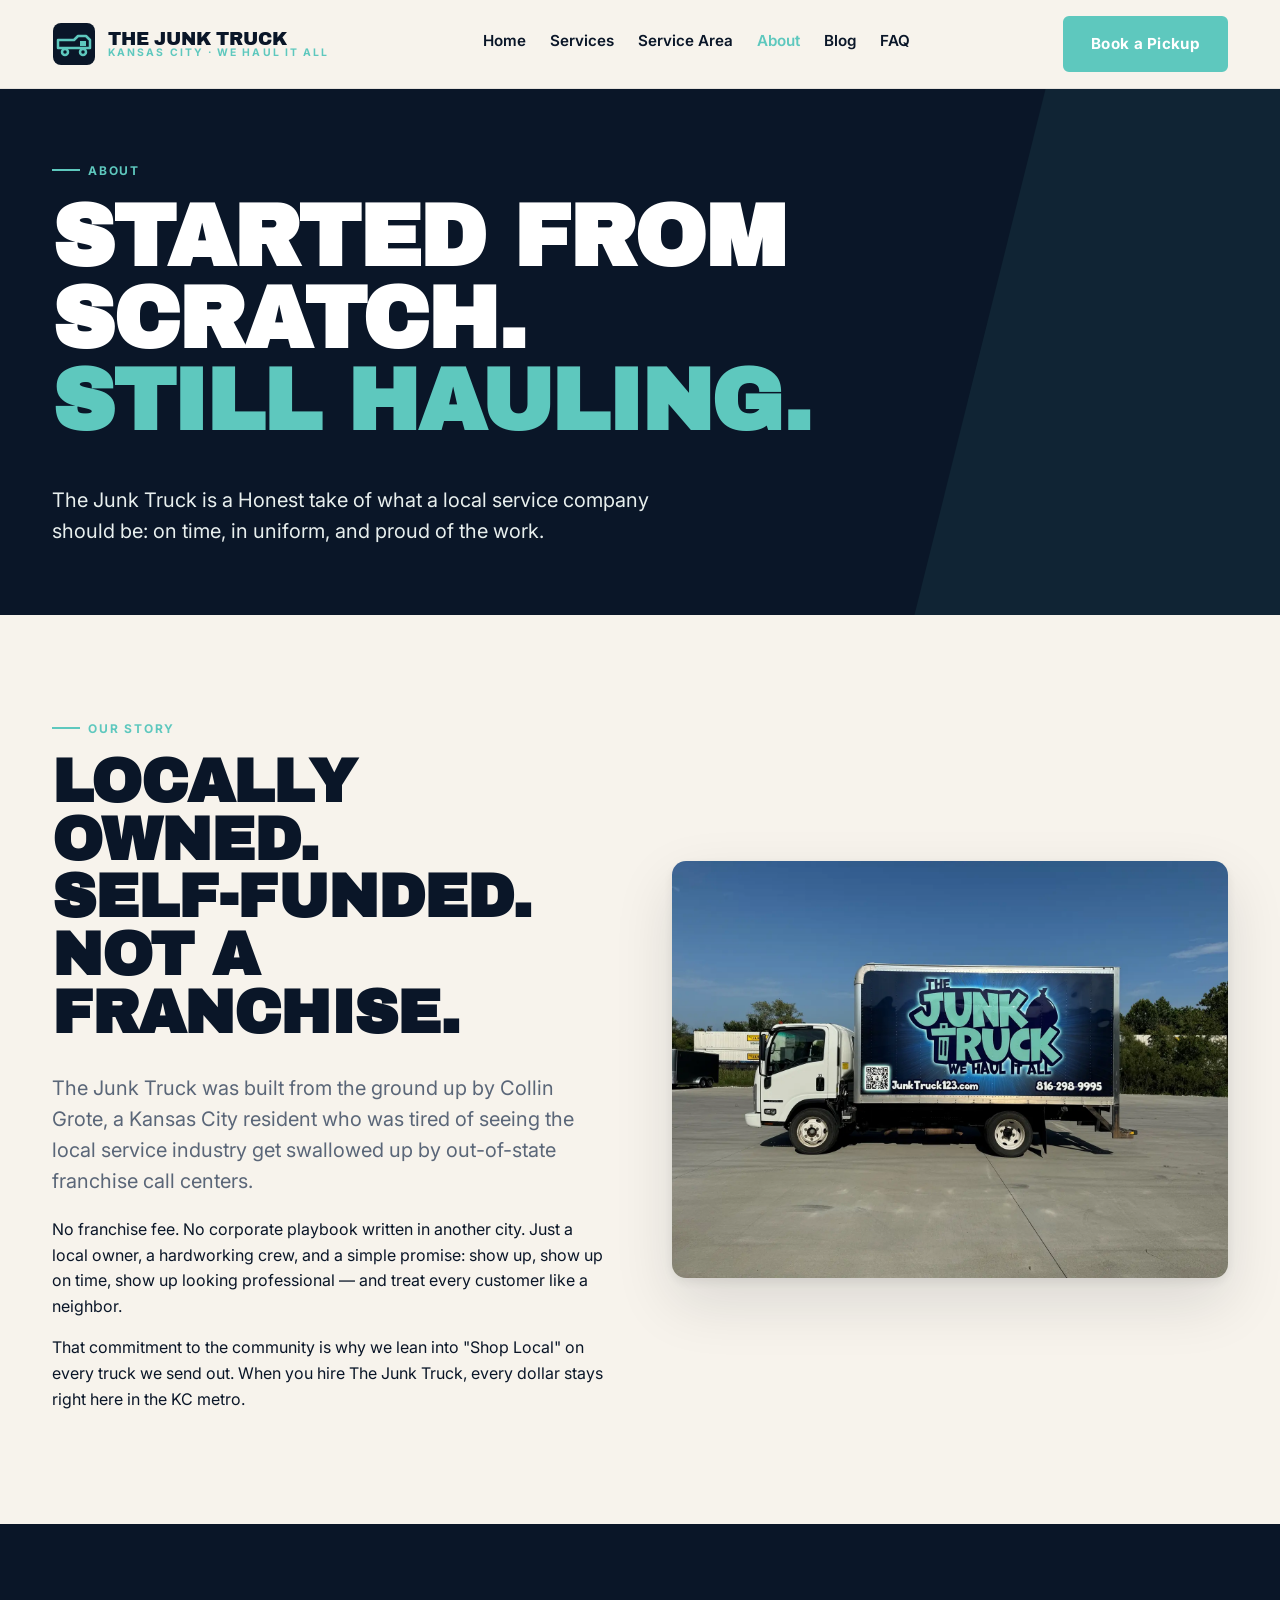
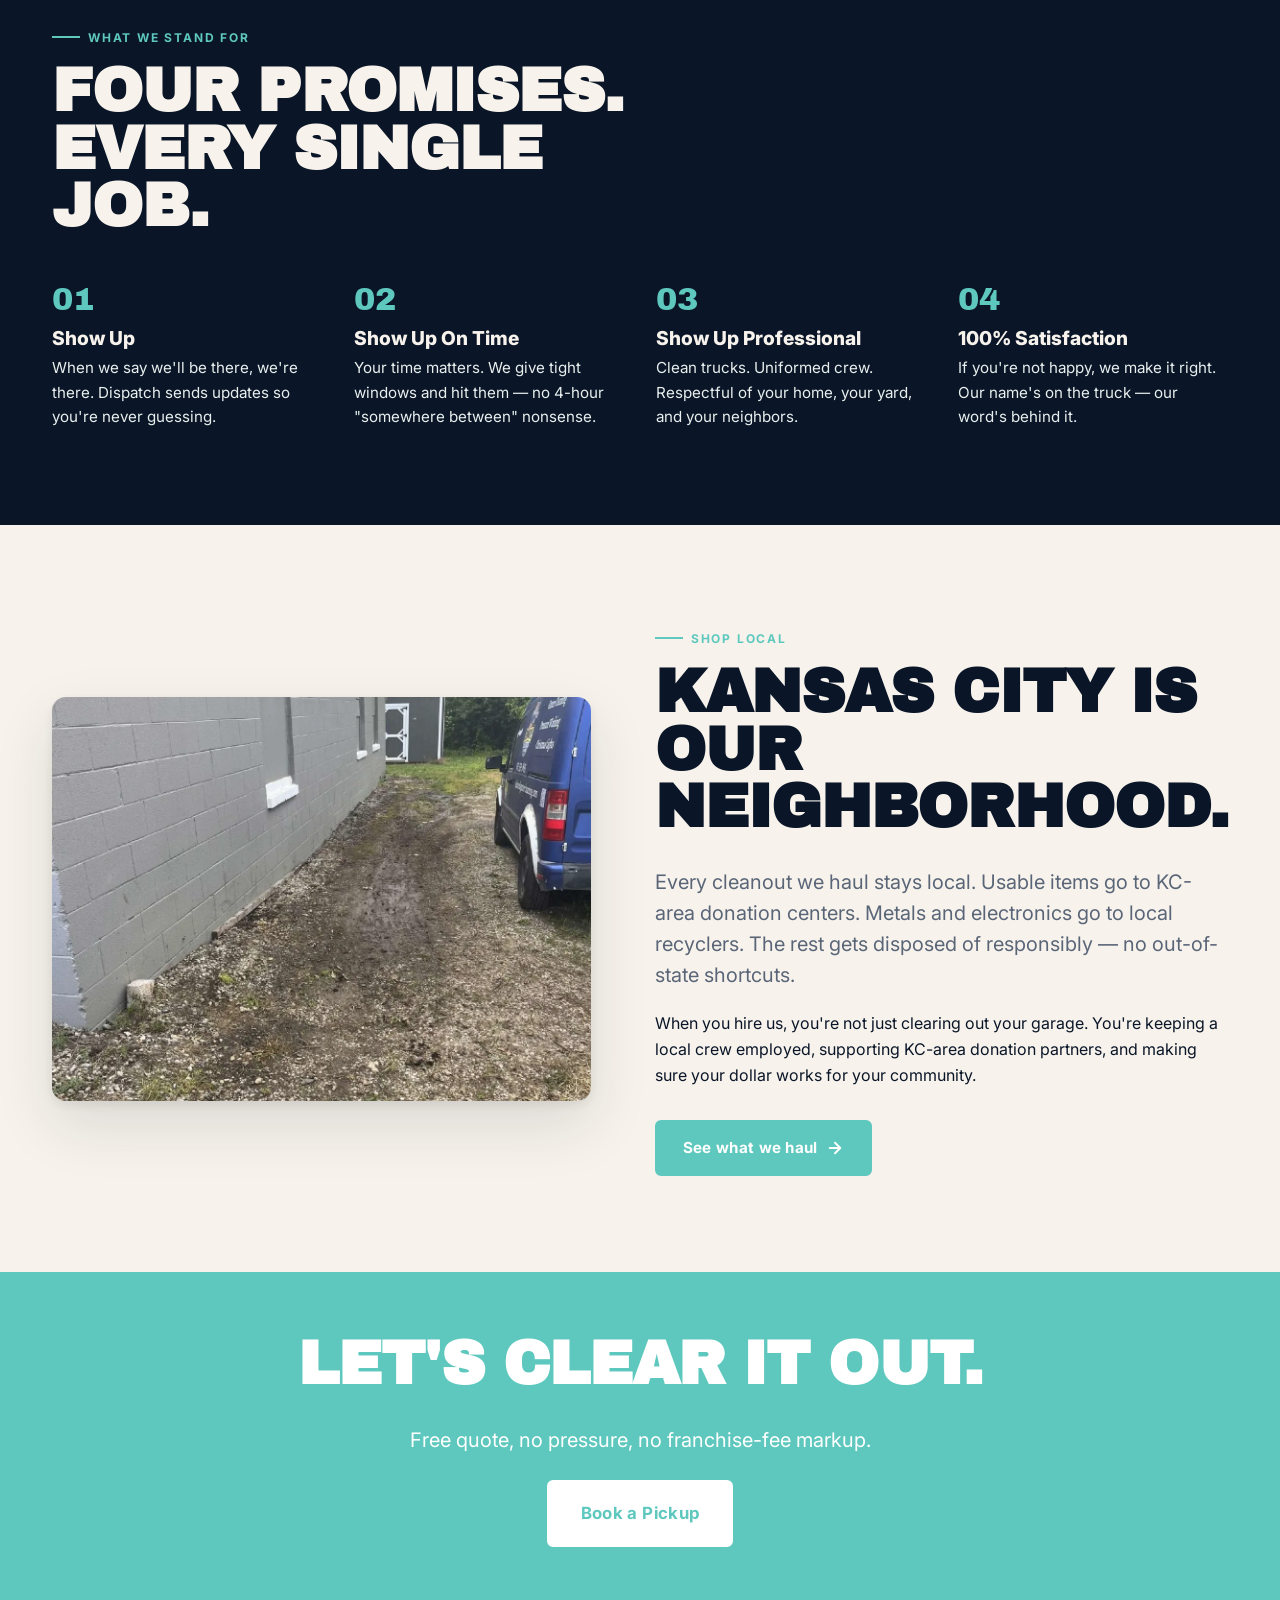
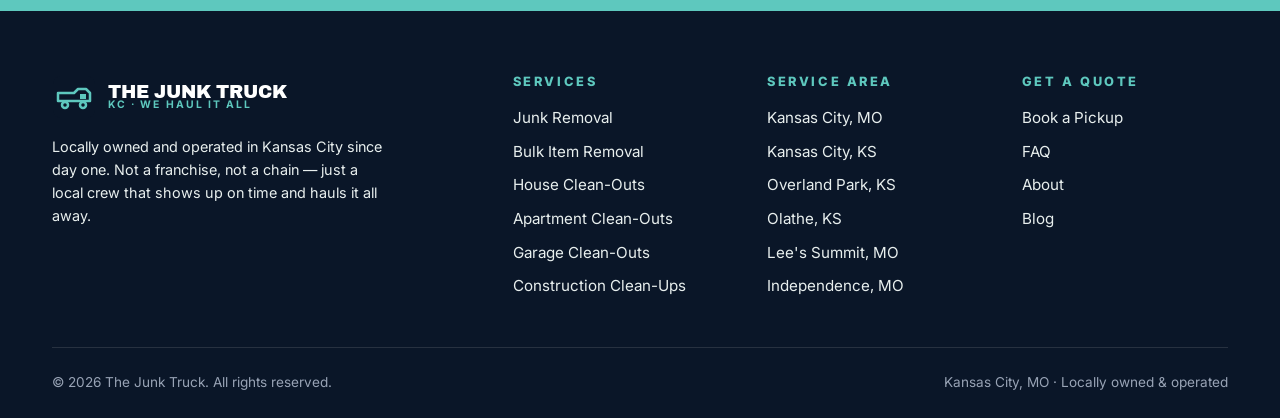
==== commit a95857f4: "Brand refresh: teal+navy palette, real photos, content updates per client request" ====
--- a/about.html
+++ b/about.html
@@ -4,12 +4,12 @@
   <meta charset="UTF-8">
   <meta name="viewport" content="width=device-width, initial-scale=1.0">
   <title>About The Junk Truck | Locally Owned KC Junk Removal</title>
-  <meta name="description" content="Meet Collin Grote, owner of The Junk Truck — a Kansas City native who built a locally-owned, self-funded junk removal company from the ground up.">
+  <meta name="description" content="Meet Collin Grote, owner of The Junk Truck — a Kansas City resident who built a locally-owned, self-funded junk removal company from the ground up.">
   <link rel="canonical" href="https://kinggavint.github.io/junk-truck-proof/about.html">
 
   <!-- Open Graph -->
   <meta property="og:title" content="About The Junk Truck | Locally Owned KC Junk Removal">
-  <meta property="og:description" content="Meet Collin Grote, owner of The Junk Truck — a Kansas City native who built a locally-owned, self-funded junk removal company from the ground up.">
+  <meta property="og:description" content="Meet Collin Grote, owner of The Junk Truck — a Kansas City resident who built a locally-owned, self-funded junk removal company from the ground up.">
   <meta property="og:type" content="website">
   <meta property="og:url" content="https://kinggavint.github.io/junk-truck-proof/about.html">
   <meta property="og:image" content="https://kinggavint.github.io/junk-truck-proof/assets/images/hero-truck.webp">
@@ -18,7 +18,7 @@
   <!-- Twitter -->
   <meta name="twitter:card" content="summary_large_image">
   <meta name="twitter:title" content="About The Junk Truck | Locally Owned KC Junk Removal">
-  <meta name="twitter:description" content="Meet Collin Grote, owner of The Junk Truck — a Kansas City native who built a locally-owned, self-funded junk removal company from the ground up.">
+  <meta name="twitter:description" content="Meet Collin Grote, owner of The Junk Truck — a Kansas City resident who built a locally-owned, self-funded junk removal company from the ground up.">
 
   <!-- Fonts -->
   <link rel="preconnect" href="https://fonts.googleapis.com">
@@ -29,8 +29,8 @@
   <link rel="stylesheet" href="css/styles.css">
 
   <!-- Favicon -->
-  <link rel="icon" type="image/svg+xml" href="data:image/svg+xml,%3Csvg xmlns='http://www.w3.org/2000/svg' viewBox='0 0 44 44'%3E%3Crect x='1' y='1' width='42' height='42' rx='8' fill='%23141820'/%3E%3Cpath d='M6 26 L6 18 L22 18 L26 14 L34 14 L38 18 L38 26 Z' fill='none' stroke='%23ff6b1a' stroke-width='2.5' stroke-linejoin='round'/%3E%3Ccircle cx='13' cy='30' r='3' fill='none' stroke='%23ff6b1a' stroke-width='2.5'/%3E%3Ccircle cx='31' cy='30' r='3' fill='none' stroke='%23ff6b1a' stroke-width='2.5'/%3E%3Crect x='28' y='19' width='6' height='5' fill='%23ff6b1a'/%3E%3C/svg%3E">
-  <meta name="theme-color" content="#141820">
+  <link rel="icon" type="image/svg+xml" href="data:image/svg+xml,%3Csvg xmlns='http://www.w3.org/2000/svg' viewBox='0 0 44 44'%3E%3Crect x='1' y='1' width='42' height='42' rx='8' fill='%230a1628'/%3E%3Cpath d='M6 26 L6 18 L22 18 L26 14 L34 14 L38 18 L38 26 Z' fill='none' stroke='%235ec8be' stroke-width='2.5' stroke-linejoin='round'/%3E%3Ccircle cx='13' cy='30' r='3' fill='none' stroke='%235ec8be' stroke-width='2.5'/%3E%3Ccircle cx='31' cy='30' r='3' fill='none' stroke='%235ec8be' stroke-width='2.5'/%3E%3Crect x='28' y='19' width='6' height='5' fill='%235ec8be'/%3E%3C/svg%3E">
+  <meta name="theme-color" content="#0a1628">
 
   
 </head>
@@ -41,11 +41,11 @@
     <div class="nav">
       <a href="index.html" class="brand" aria-label="The Junk Truck home">
         <svg viewBox="0 0 44 44" aria-label="The Junk Truck" role="img" xmlns="http://www.w3.org/2000/svg">
-  <rect x="1" y="1" width="42" height="42" rx="8" fill="#141820"/>
-  <path d="M6 26 L6 18 L22 18 L26 14 L34 14 L38 18 L38 26 Z" fill="none" stroke="#ff6b1a" stroke-width="2.5" stroke-linejoin="round"/>
-  <circle cx="13" cy="30" r="3" fill="none" stroke="#ff6b1a" stroke-width="2.5"/>
-  <circle cx="31" cy="30" r="3" fill="none" stroke="#ff6b1a" stroke-width="2.5"/>
-  <rect x="28" y="19" width="6" height="5" fill="#ff6b1a"/>
+  <rect x="1" y="1" width="42" height="42" rx="8" fill="#0a1628"/>
+  <path d="M6 26 L6 18 L22 18 L26 14 L34 14 L38 18 L38 26 Z" fill="none" stroke="#5ec8be" stroke-width="2.5" stroke-linejoin="round"/>
+  <circle cx="13" cy="30" r="3" fill="none" stroke="#5ec8be" stroke-width="2.5"/>
+  <circle cx="31" cy="30" r="3" fill="none" stroke="#5ec8be" stroke-width="2.5"/>
+  <rect x="28" y="19" width="6" height="5" fill="#5ec8be"/>
 </svg>
         <span class="brand-text">The Junk Truck<small>Kansas City · We Haul It All</small></span>
       </a>
@@ -87,8 +87,8 @@
 <section class="page-hero">
   <div class="container">
     <span class="eyebrow">About</span>
-    <h1>Started from scratch.<br><span style="color: var(--orange);">Still swinging.</span></h1>
-    <p class="lead">The Junk Truck is a Kansas City native son's take on what a local hauling company should be: on time, in uniform, and proud of the work.</p>
+    <h1>Started from scratch.<br><span style="color: var(--orange);">Still hauling.</span></h1>
+    <p class="lead">The Junk Truck is a Honest take of what a local service company should be: on time, in uniform, and proud of the work.</p>
   </div>
 </section>
 
@@ -98,7 +98,7 @@
       <div>
         <span class="eyebrow">Our Story</span>
         <h2>Locally owned.<br>Self-funded.<br>Not a franchise.</h2>
-        <p class="lead text-muted">The Junk Truck was built from the ground up by Collin Grote, a Kansas City native who was tired of seeing the local service industry get swallowed up by out-of-state franchise call centers.</p>
+        <p class="lead text-muted">The Junk Truck was built from the ground up by Collin Grote, a Kansas City resident who was tired of seeing the local service industry get swallowed up by out-of-state franchise call centers.</p>
         <p>No franchise fee. No corporate playbook written in another city. Just a local owner, a hardworking crew, and a simple promise: show up, show up on time, show up looking professional — and treat every customer like a neighbor.</p>
         <p>That commitment to the community is why we lean into "Shop Local" on every truck we send out. When you hire The Junk Truck, every dollar stays right here in the KC metro.</p>
       </div>
@@ -170,11 +170,11 @@
       <div class="footer-brand">
         <div class="brand">
           <svg viewBox="0 0 44 44" aria-label="The Junk Truck" role="img" xmlns="http://www.w3.org/2000/svg">
-  <rect x="1" y="1" width="42" height="42" rx="8" fill="#141820"/>
-  <path d="M6 26 L6 18 L22 18 L26 14 L34 14 L38 18 L38 26 Z" fill="none" stroke="#ff6b1a" stroke-width="2.5" stroke-linejoin="round"/>
-  <circle cx="13" cy="30" r="3" fill="none" stroke="#ff6b1a" stroke-width="2.5"/>
-  <circle cx="31" cy="30" r="3" fill="none" stroke="#ff6b1a" stroke-width="2.5"/>
-  <rect x="28" y="19" width="6" height="5" fill="#ff6b1a"/>
+  <rect x="1" y="1" width="42" height="42" rx="8" fill="#0a1628"/>
+  <path d="M6 26 L6 18 L22 18 L26 14 L34 14 L38 18 L38 26 Z" fill="none" stroke="#5ec8be" stroke-width="2.5" stroke-linejoin="round"/>
+  <circle cx="13" cy="30" r="3" fill="none" stroke="#5ec8be" stroke-width="2.5"/>
+  <circle cx="31" cy="30" r="3" fill="none" stroke="#5ec8be" stroke-width="2.5"/>
+  <rect x="28" y="19" width="6" height="5" fill="#5ec8be"/>
 </svg>
           <span class="brand-text">The Junk Truck<small>KC · We Haul It All</small></span>
         </div>
--- a/css/styles.css
+++ b/css/styles.css
@@ -1,24 +1,26 @@
 /* ============================================================
    THE JUNK TRUCK — Kansas City, MO
-   Design System
-   Palette: Deep Charcoal + Safety Orange + Off-white
+   Design System — matches the truck wrap
+   Palette: Deep Navy + Aqua Teal + Off-white
 ============================================================ */
 
 :root {
-  /* Colors */
-  --ink: #141820;            /* near-black charcoal */
-  --ink-2: #1e242e;
-  --navy: #0f1f3d;
+  /* Colors — match truck wrap (deep navy + aqua teal glow) */
+  --ink: #0a1628;            /* truck wrap base navy */
+  --ink-2: #14213a;
+  --navy: #1d2358;           /* logo deep navy/indigo */
   --cream: #f7f3ec;          /* off-white paper */
-  --bone: #ede7db;
-  --rule: #2a3140;
-  --orange: #ff6b1a;         /* safety-orange accent */
-  --orange-2: #ff8a3d;
-  --orange-deep: #d14d08;
-  --yellow: #ffc53a;         /* high-vis accent */
-  --green: #0f7a4b;
-  --muted: #6b7380;
-  --muted-light: #aab2bf;
+  --bone: #e8efee;           /* very faint teal-tinted bone */
+  --rule: #233052;
+  --orange: #5ec8be;         /* PRIMARY teal — replaces former safety-orange role */
+  --orange-2: #6dd5cb;       /* lighter aqua teal */
+  --orange-deep: #2da498;    /* deep teal */
+  --yellow: #ffd45e;         /* warm accent retained */
+  --green: #1d4944;           /* deep teal-green for icons */
+  --teal: #5ec8be;           /* explicit teal alias */
+  --teal-glow: #40c8d0;      /* cyan glow accent */
+  --muted: #5a6678;
+  --muted-light: #98a3b5;
 
   /* Type */
   --sans: "Inter", -apple-system, BlinkMacSystemFont, "Segoe UI", Roboto, sans-serif;
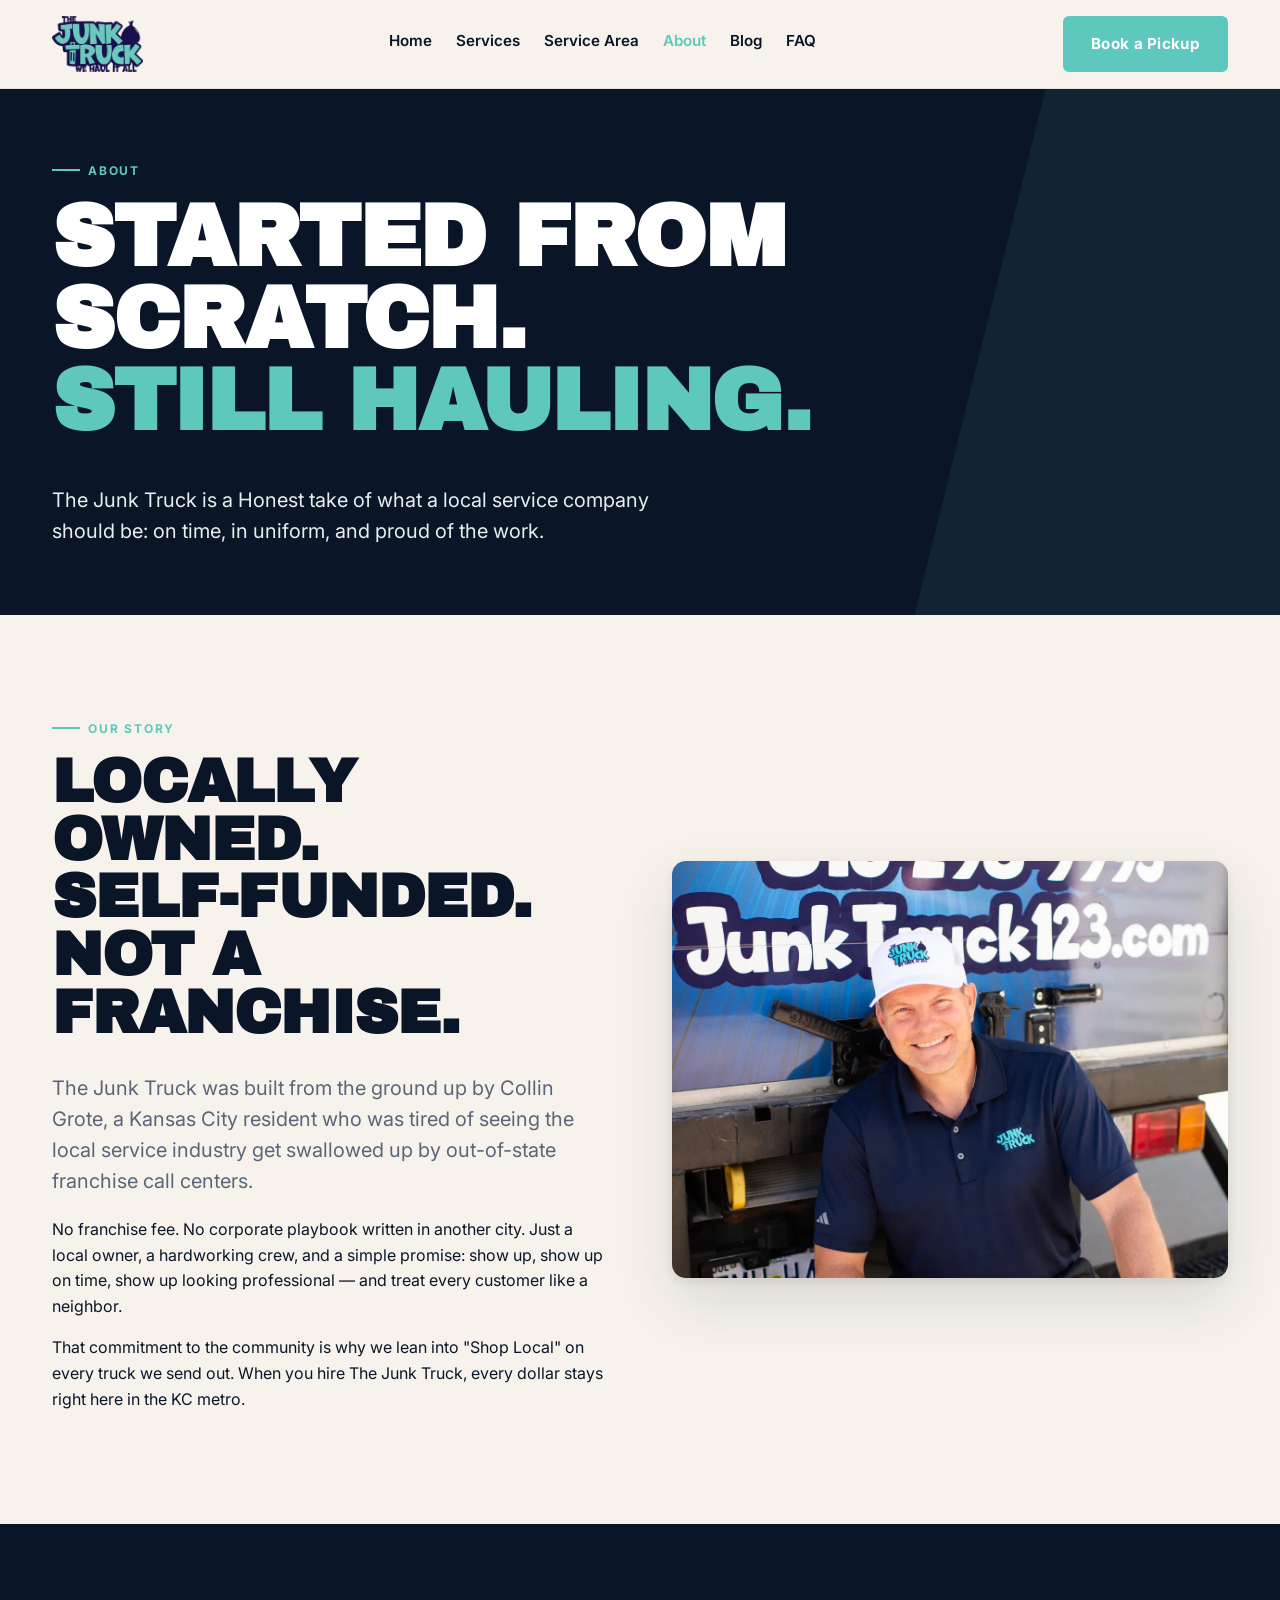
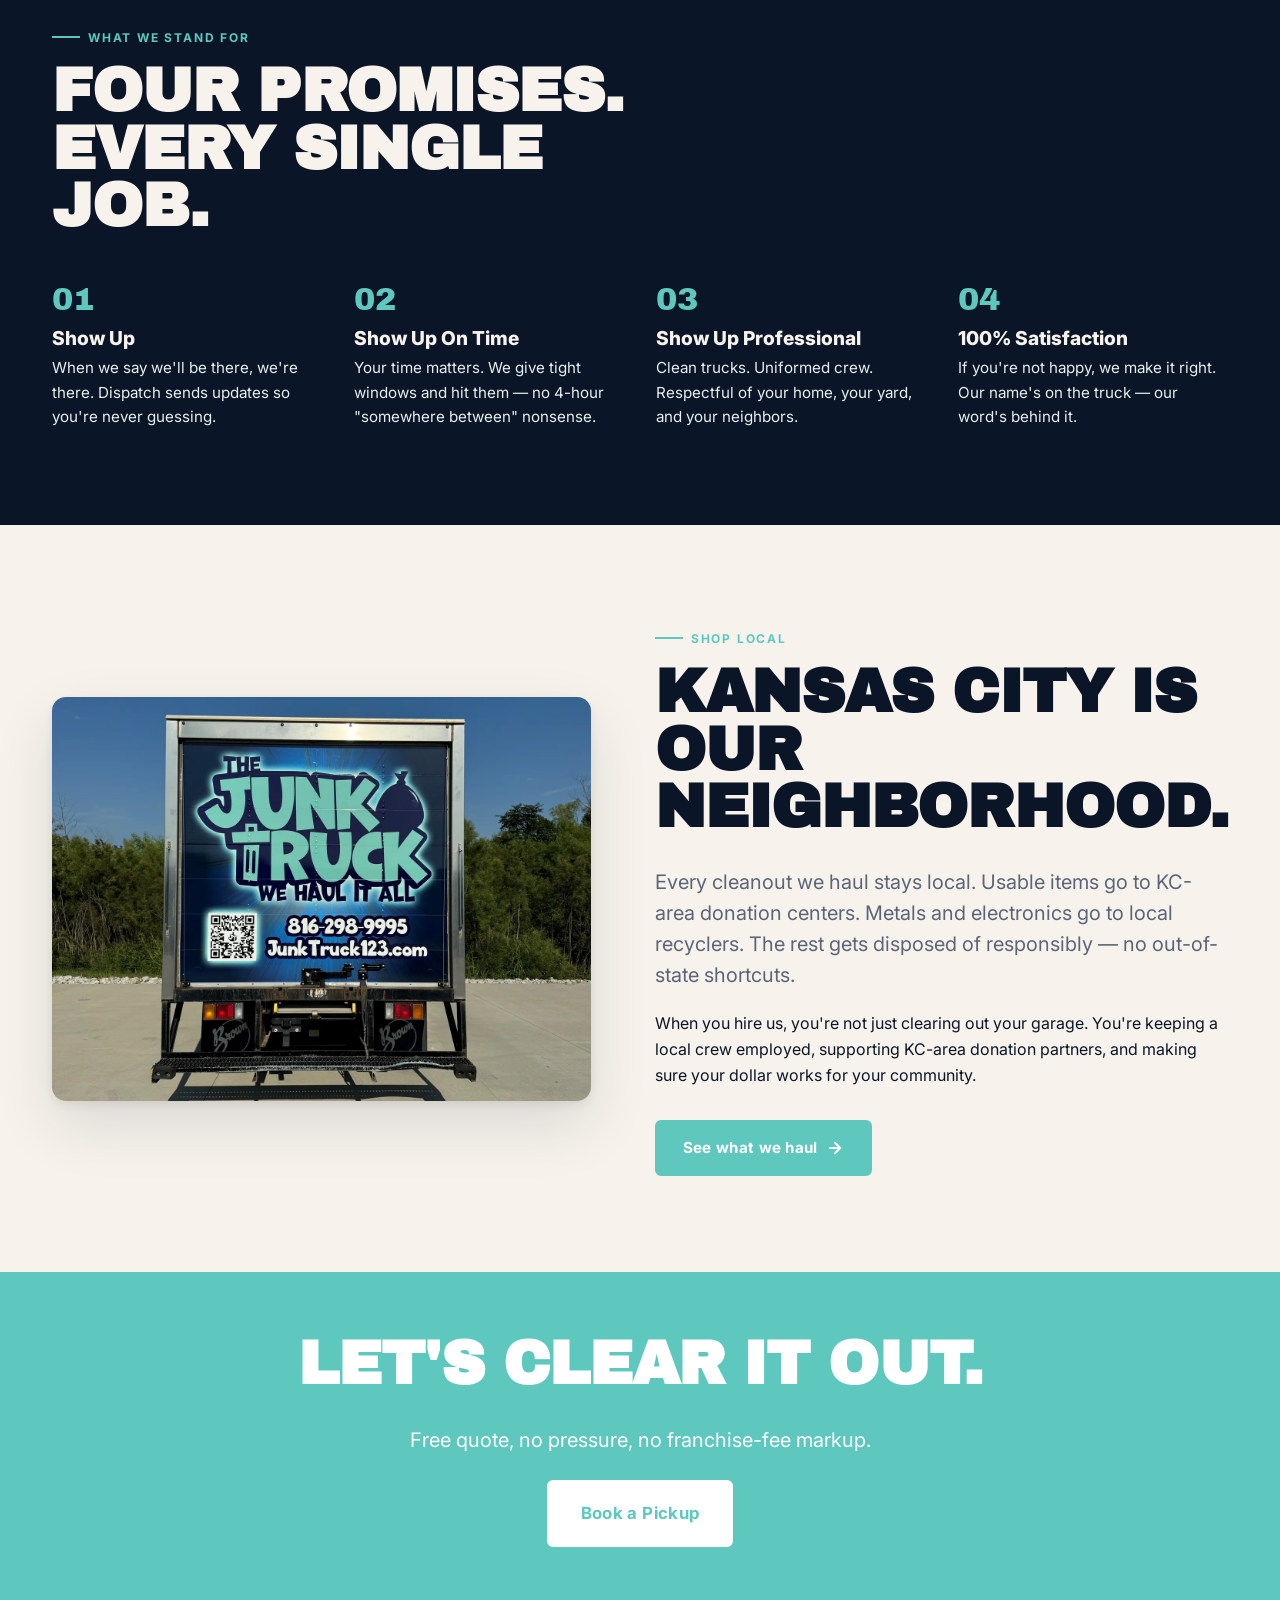
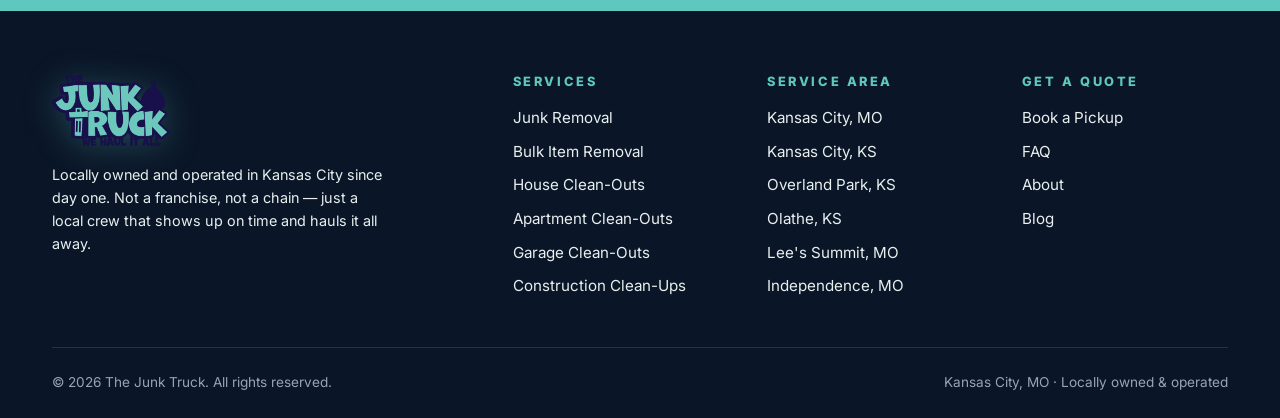
==== commit eb7a39d2: "Use Collin's real logo and authentic client photos - Replace generic SVG truck icon with real 'The J" ====
--- a/about.html
+++ b/about.html
@@ -40,15 +40,8 @@
   <div class="container">
     <div class="nav">
       <a href="index.html" class="brand" aria-label="The Junk Truck home">
-        <svg viewBox="0 0 44 44" aria-label="The Junk Truck" role="img" xmlns="http://www.w3.org/2000/svg">
-  <rect x="1" y="1" width="42" height="42" rx="8" fill="#0a1628"/>
-  <path d="M6 26 L6 18 L22 18 L26 14 L34 14 L38 18 L38 26 Z" fill="none" stroke="#5ec8be" stroke-width="2.5" stroke-linejoin="round"/>
-  <circle cx="13" cy="30" r="3" fill="none" stroke="#5ec8be" stroke-width="2.5"/>
-  <circle cx="31" cy="30" r="3" fill="none" stroke="#5ec8be" stroke-width="2.5"/>
-  <rect x="28" y="19" width="6" height="5" fill="#5ec8be"/>
-</svg>
-        <span class="brand-text">The Junk Truck<small>Kansas City · We Haul It All</small></span>
-      </a>
+        <img src="assets/images/logo.png" alt="The Junk Truck — Kansas City" class="brand-logo" width="220" height="136" loading="eager" decoding="async">
+        </a>
       <nav aria-label="Primary">
         <ul class="nav-links">
           <li><a href="index.html" class="">Home</a></li>
@@ -103,7 +96,7 @@
         <p>That commitment to the community is why we lean into "Shop Local" on every truck we send out. When you hire The Junk Truck, every dollar stays right here in the KC metro.</p>
       </div>
       <div class="img-wrap">
-        <img src="assets/images/hero-truck.webp" alt="A clean Junk Truck parked in a Kansas City residential driveway at golden hour" loading="lazy">
+        <img src="assets/images/collin-portrait.webp" alt="Collin Grote, owner of The Junk Truck, standing in front of his branded truck in Kansas City" loading="lazy">
       </div>
     </div>
   </div>
@@ -169,15 +162,8 @@
     <div class="footer-grid">
       <div class="footer-brand">
         <div class="brand">
-          <svg viewBox="0 0 44 44" aria-label="The Junk Truck" role="img" xmlns="http://www.w3.org/2000/svg">
-  <rect x="1" y="1" width="42" height="42" rx="8" fill="#0a1628"/>
-  <path d="M6 26 L6 18 L22 18 L26 14 L34 14 L38 18 L38 26 Z" fill="none" stroke="#5ec8be" stroke-width="2.5" stroke-linejoin="round"/>
-  <circle cx="13" cy="30" r="3" fill="none" stroke="#5ec8be" stroke-width="2.5"/>
-  <circle cx="31" cy="30" r="3" fill="none" stroke="#5ec8be" stroke-width="2.5"/>
-  <rect x="28" y="19" width="6" height="5" fill="#5ec8be"/>
-</svg>
-          <span class="brand-text">The Junk Truck<small>KC · We Haul It All</small></span>
-        </div>
+          <img src="assets/images/logo.png" alt="The Junk Truck — Kansas City" class="brand-logo" width="220" height="136" loading="eager" decoding="async">
+          </div>
         <p>Locally owned and operated in Kansas City since day one. Not a franchise, not a chain — just a local crew that shows up on time and hauls it all away.</p>
       </div>
       <div>
--- a/css/styles.css
+++ b/css/styles.css
@@ -209,6 +209,21 @@
 }
 .brand { display: flex; align-items: center; gap: var(--s-3); }
 .brand svg { width: 44px; height: 44px; }
+.brand-logo {
+  display: block;
+  height: 56px;
+  width: auto;
+  max-width: 220px;
+  object-fit: contain;
+}
+.footer-brand .brand-logo {
+  height: 72px;
+  max-width: 280px;
+  filter: drop-shadow(0 4px 16px rgba(94,200,190,0.25));
+}
+@media (max-width: 720px) {
+  .brand-logo { height: 44px; max-width: 170px; }
+}
 .brand-text {
   font-family: var(--display);
   font-size: 1.15rem;
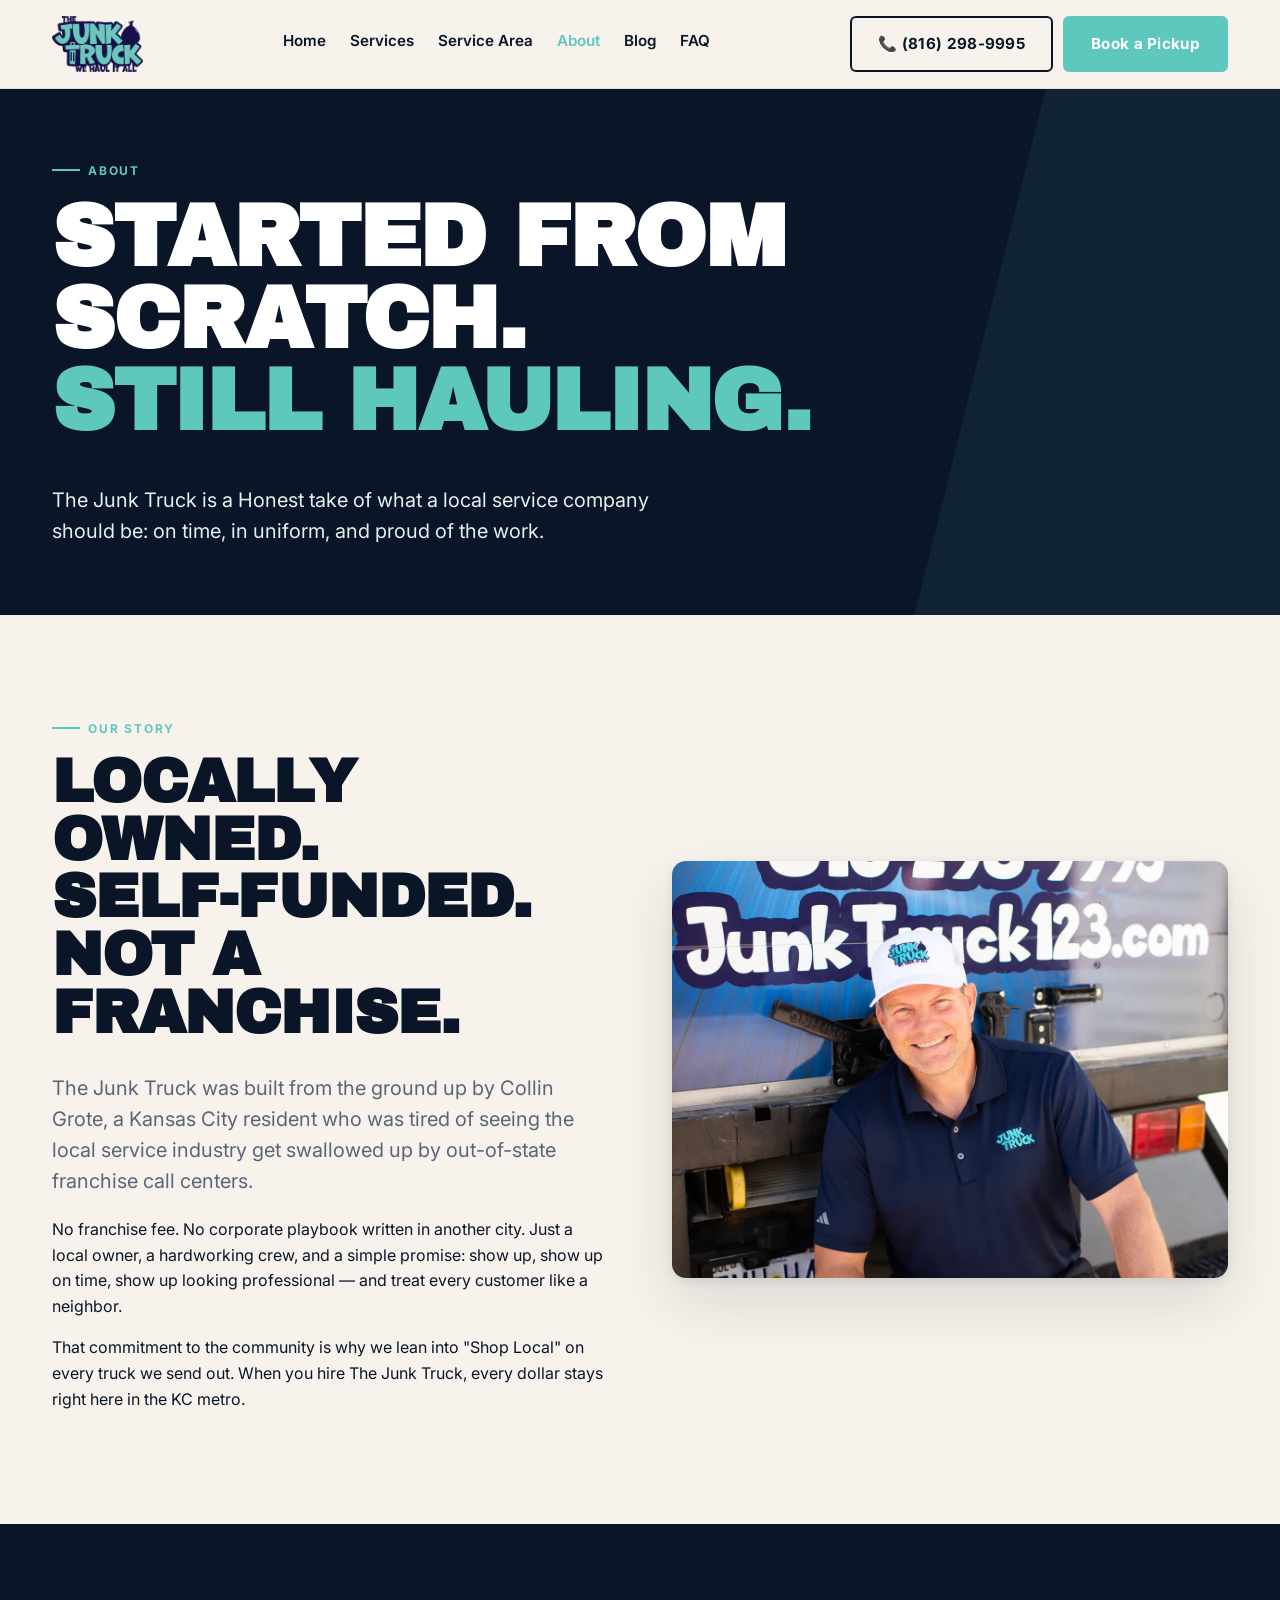
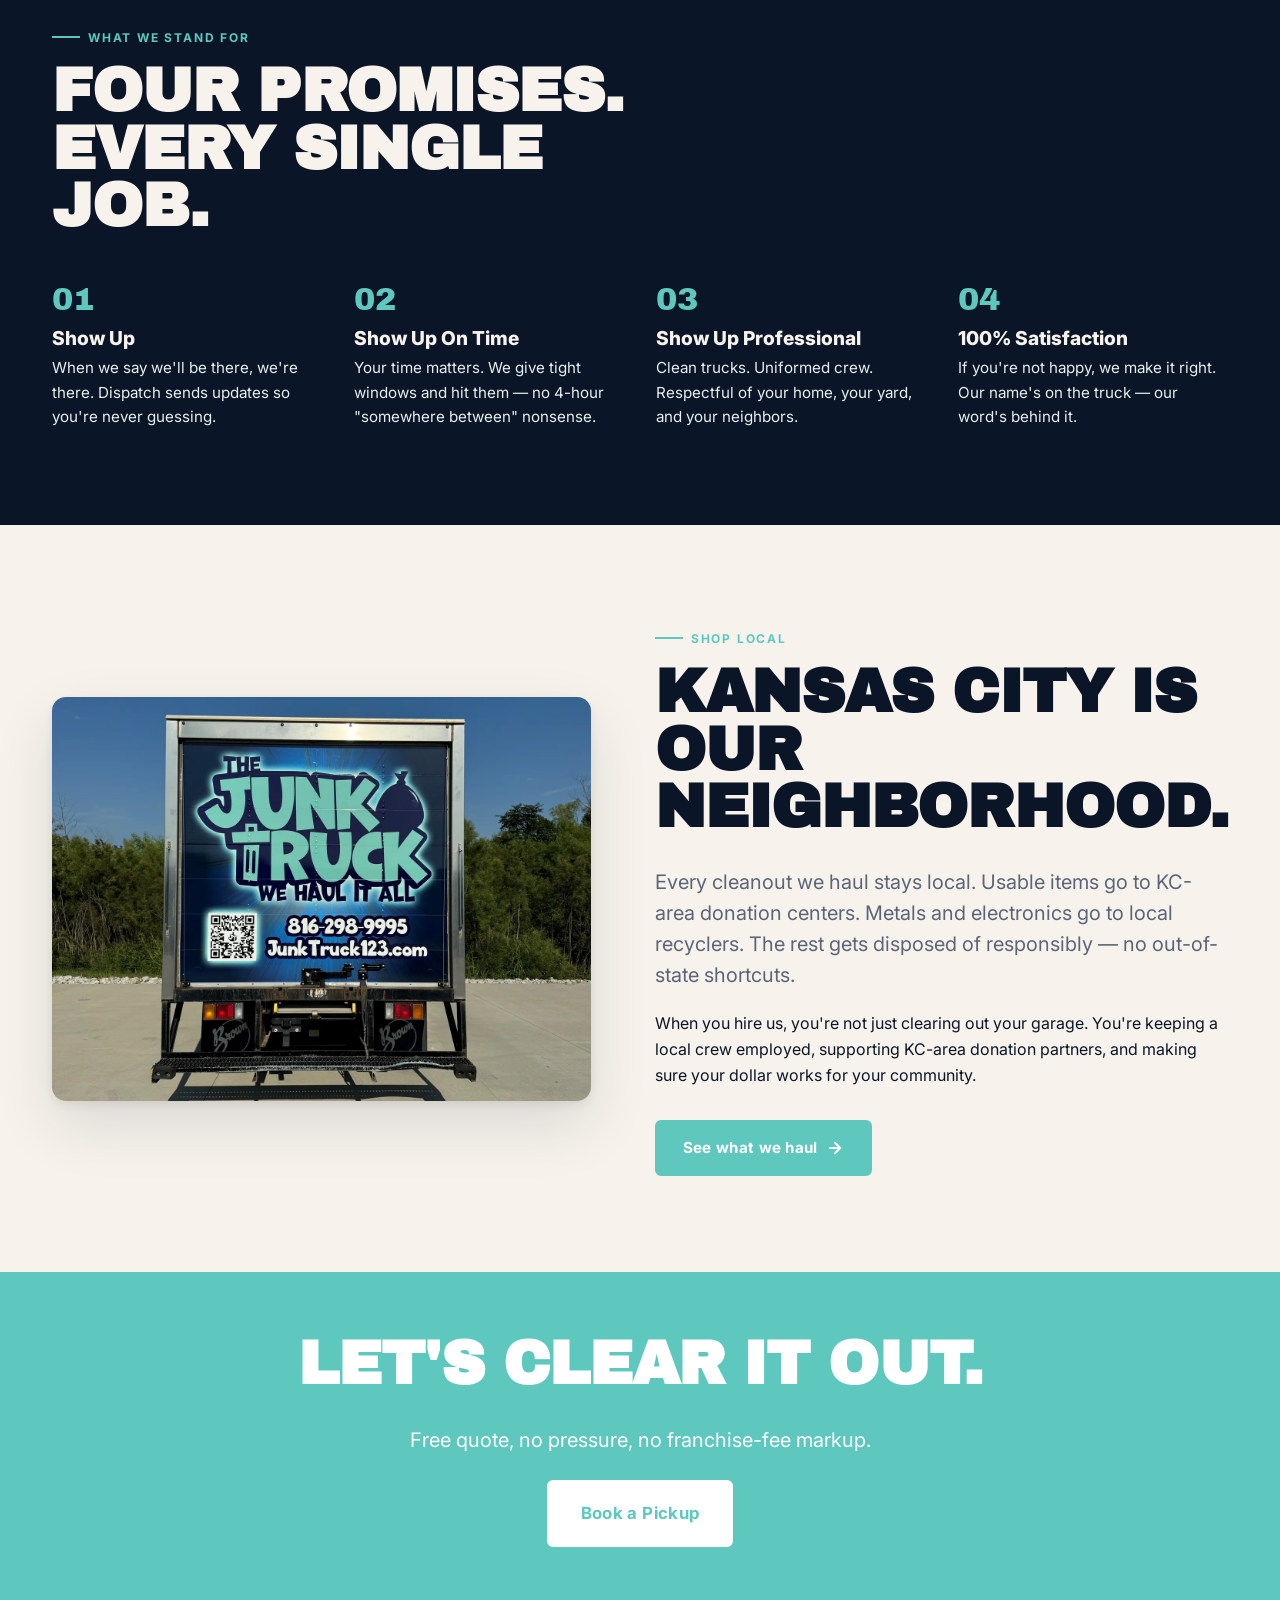
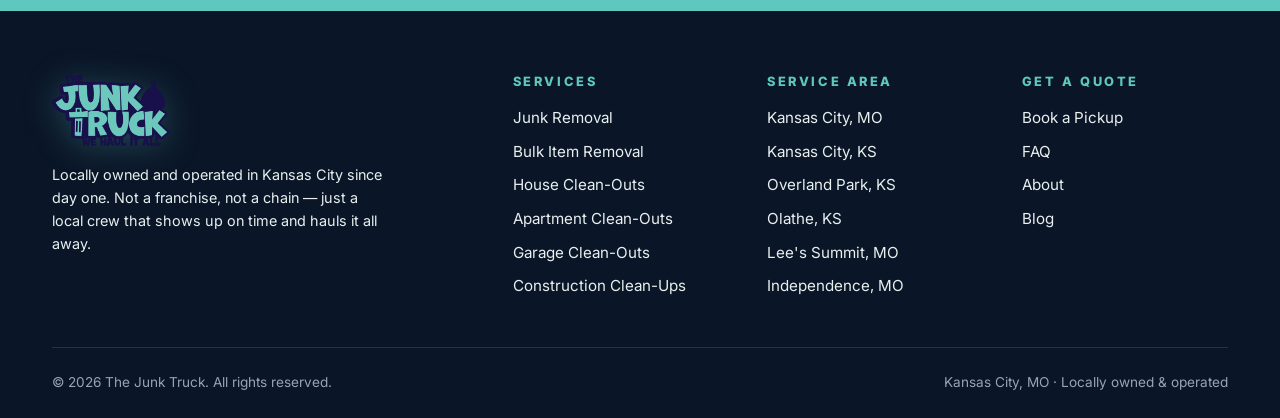
==== commit 85d668a8: "Apply Collin Grote (Junk Truck) client changes Click-to-call (request 7f28d83e): - Added "Call (816)" ====
--- a/about.html
+++ b/about.html
@@ -54,6 +54,7 @@
         </ul>
       </nav>
       <div class="nav-cta">
+        <a href="tel:+18162989995" class="btn btn-outline" aria-label="Call The Junk Truck at (816) 298-9995">📞 (816) 298-9995</a>
         <a href="book.html" class="btn btn-primary">Book a Pickup</a>
       </div>
       <button class="nav-toggle" aria-expanded="false" aria-controls="mobile-menu" aria-label="Toggle menu">
@@ -70,6 +71,7 @@
 <li><a href="blog.html">Blog</a></li>
 <li><a href="faq.html">FAQ</a></li>
 
+      <li><a href="tel:+18162989995" class="btn btn-outline" aria-label="Call The Junk Truck">📞 Call (816) 298-9995</a></li>
       <li><a href="book.html" class="btn btn-primary">Book a Pickup</a></li>
     </ul>
   </div>
--- a/css/styles.css
+++ b/css/styles.css
@@ -247,11 +247,12 @@
   color: var(--ink);
 }
 .nav-links a.active { color: var(--orange); }
-.nav-cta { display: none; }
+.nav-cta { display: none; gap: 0.625rem; align-items: center; }
 
 @media (min-width: 960px) {
   .nav-links, .nav-cta { display: flex; }
 }
+.nav-cta .btn-outline { white-space: nowrap; }
 
 .nav-toggle {
   display: flex;
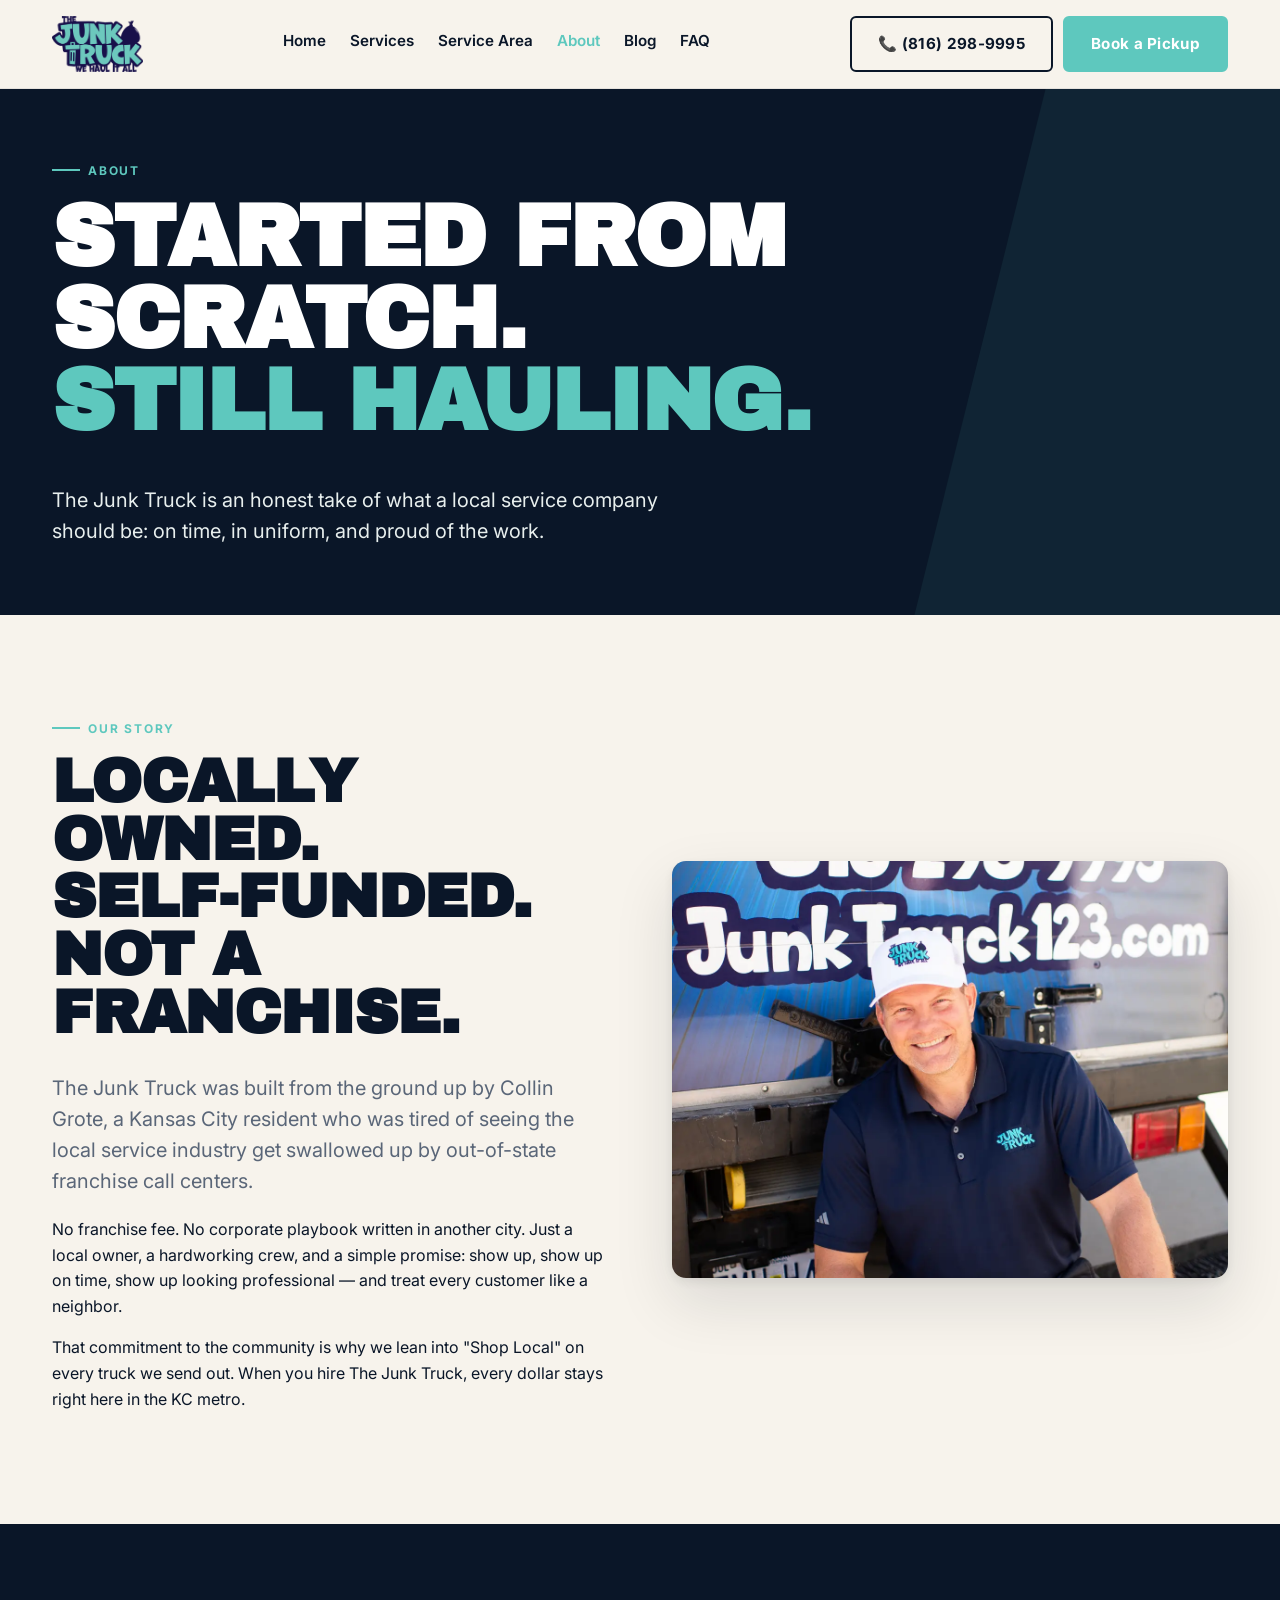
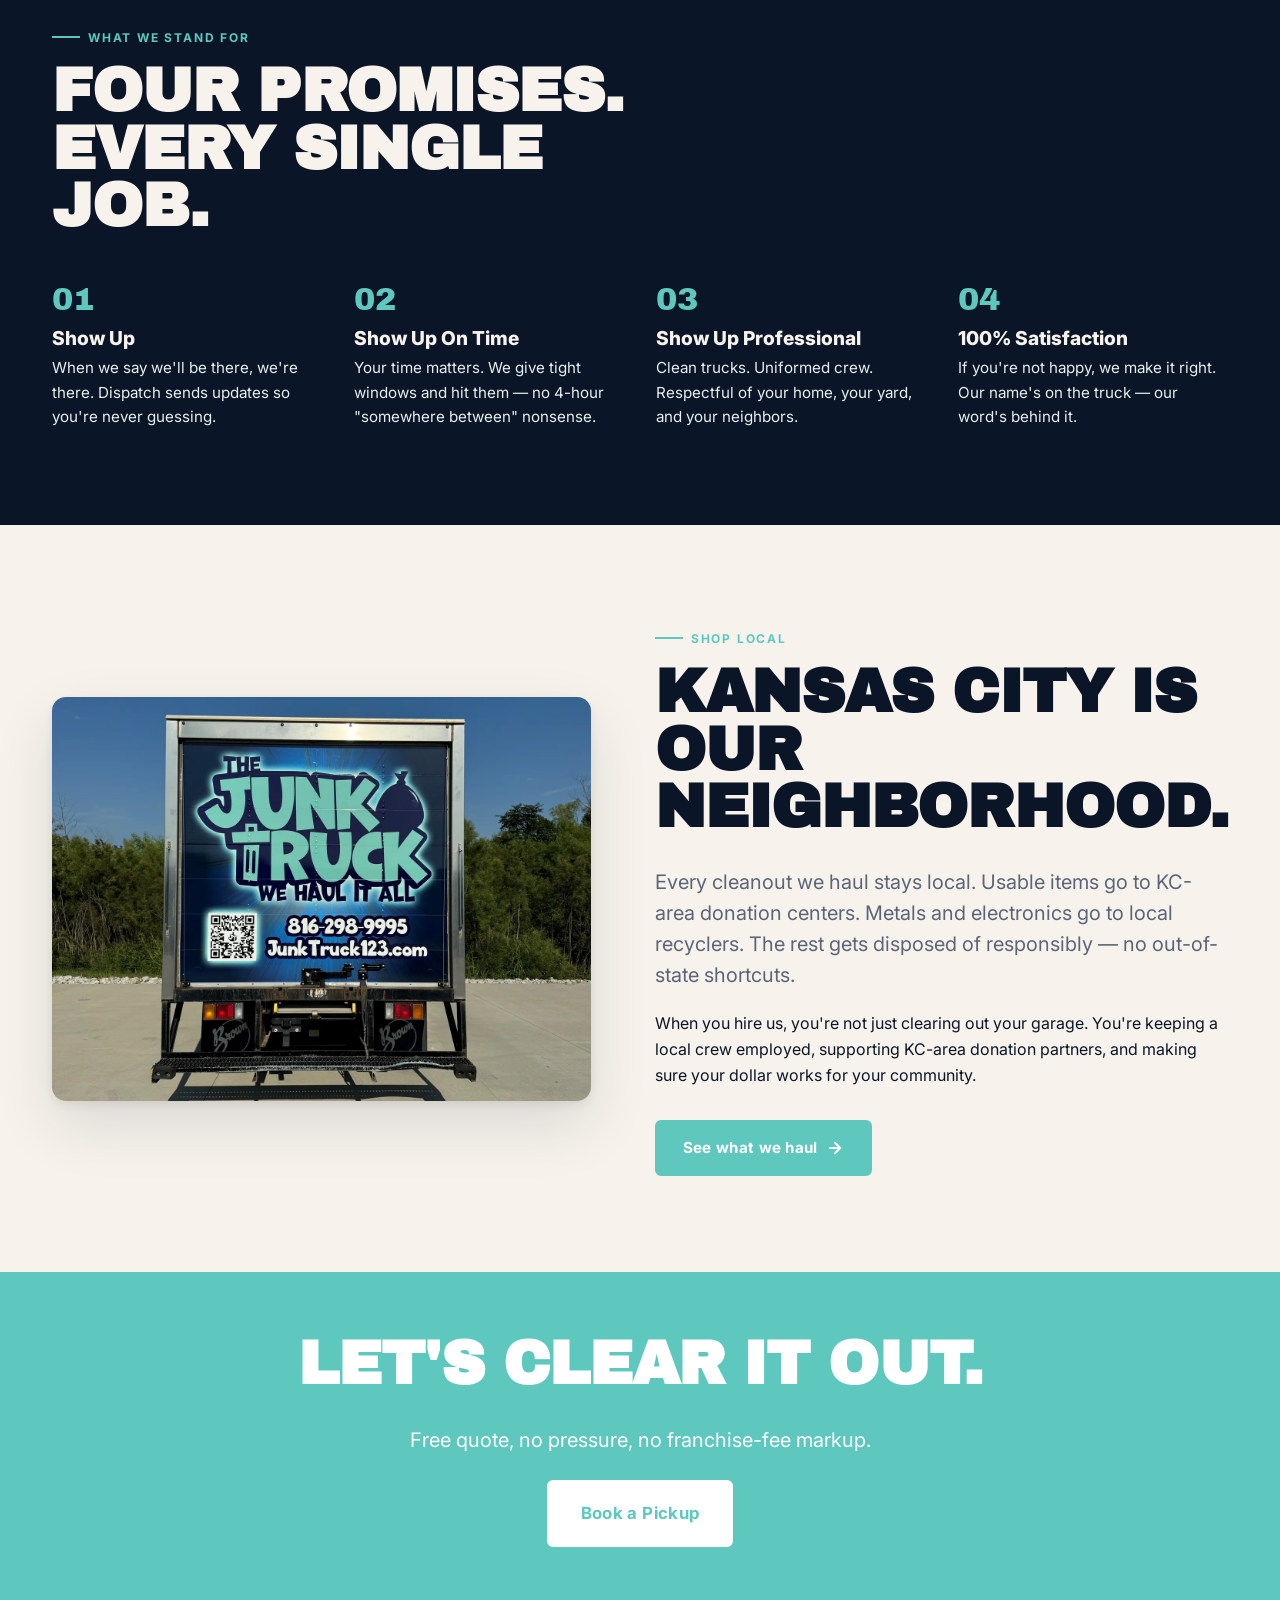
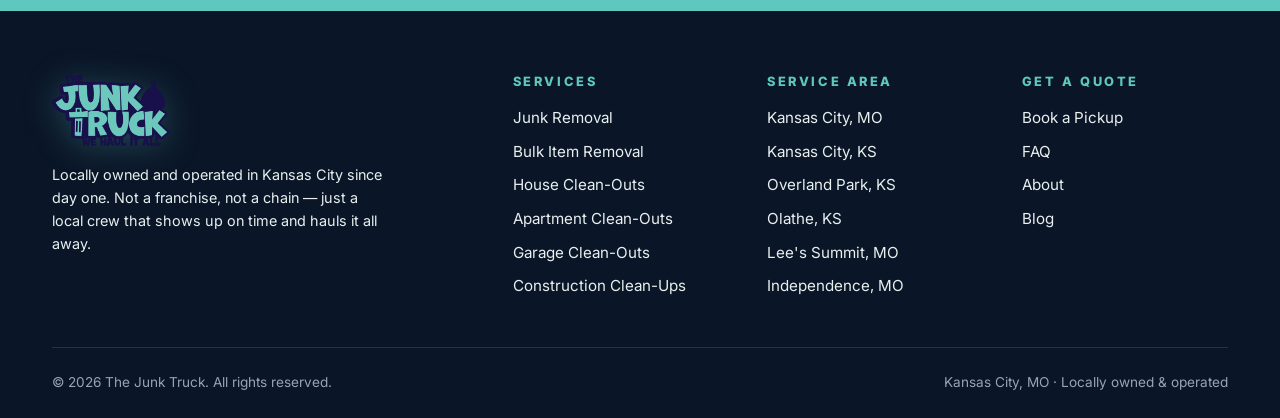
==== commit bf753be9: "Add Google reviews section + fix About copy" ====
--- a/about.html
+++ b/about.html
@@ -83,7 +83,7 @@
   <div class="container">
     <span class="eyebrow">About</span>
     <h1>Started from scratch.<br><span style="color: var(--orange);">Still hauling.</span></h1>
-    <p class="lead">The Junk Truck is a Honest take of what a local service company should be: on time, in uniform, and proud of the work.</p>
+    <p class="lead">The Junk Truck is an honest take of what a local service company should be: on time, in uniform, and proud of the work.</p>
   </div>
 </section>
 
--- a/css/styles.css
+++ b/css/styles.css
@@ -734,3 +734,7 @@
   z-index: 100;
 }
 .skip-link:focus { top: 0; }
+
+/* Reviews */
+.reviews-embed{margin-top:16px;}
+.fineprint{font-size:0.95rem; opacity:.9; margin-top:12px;}
